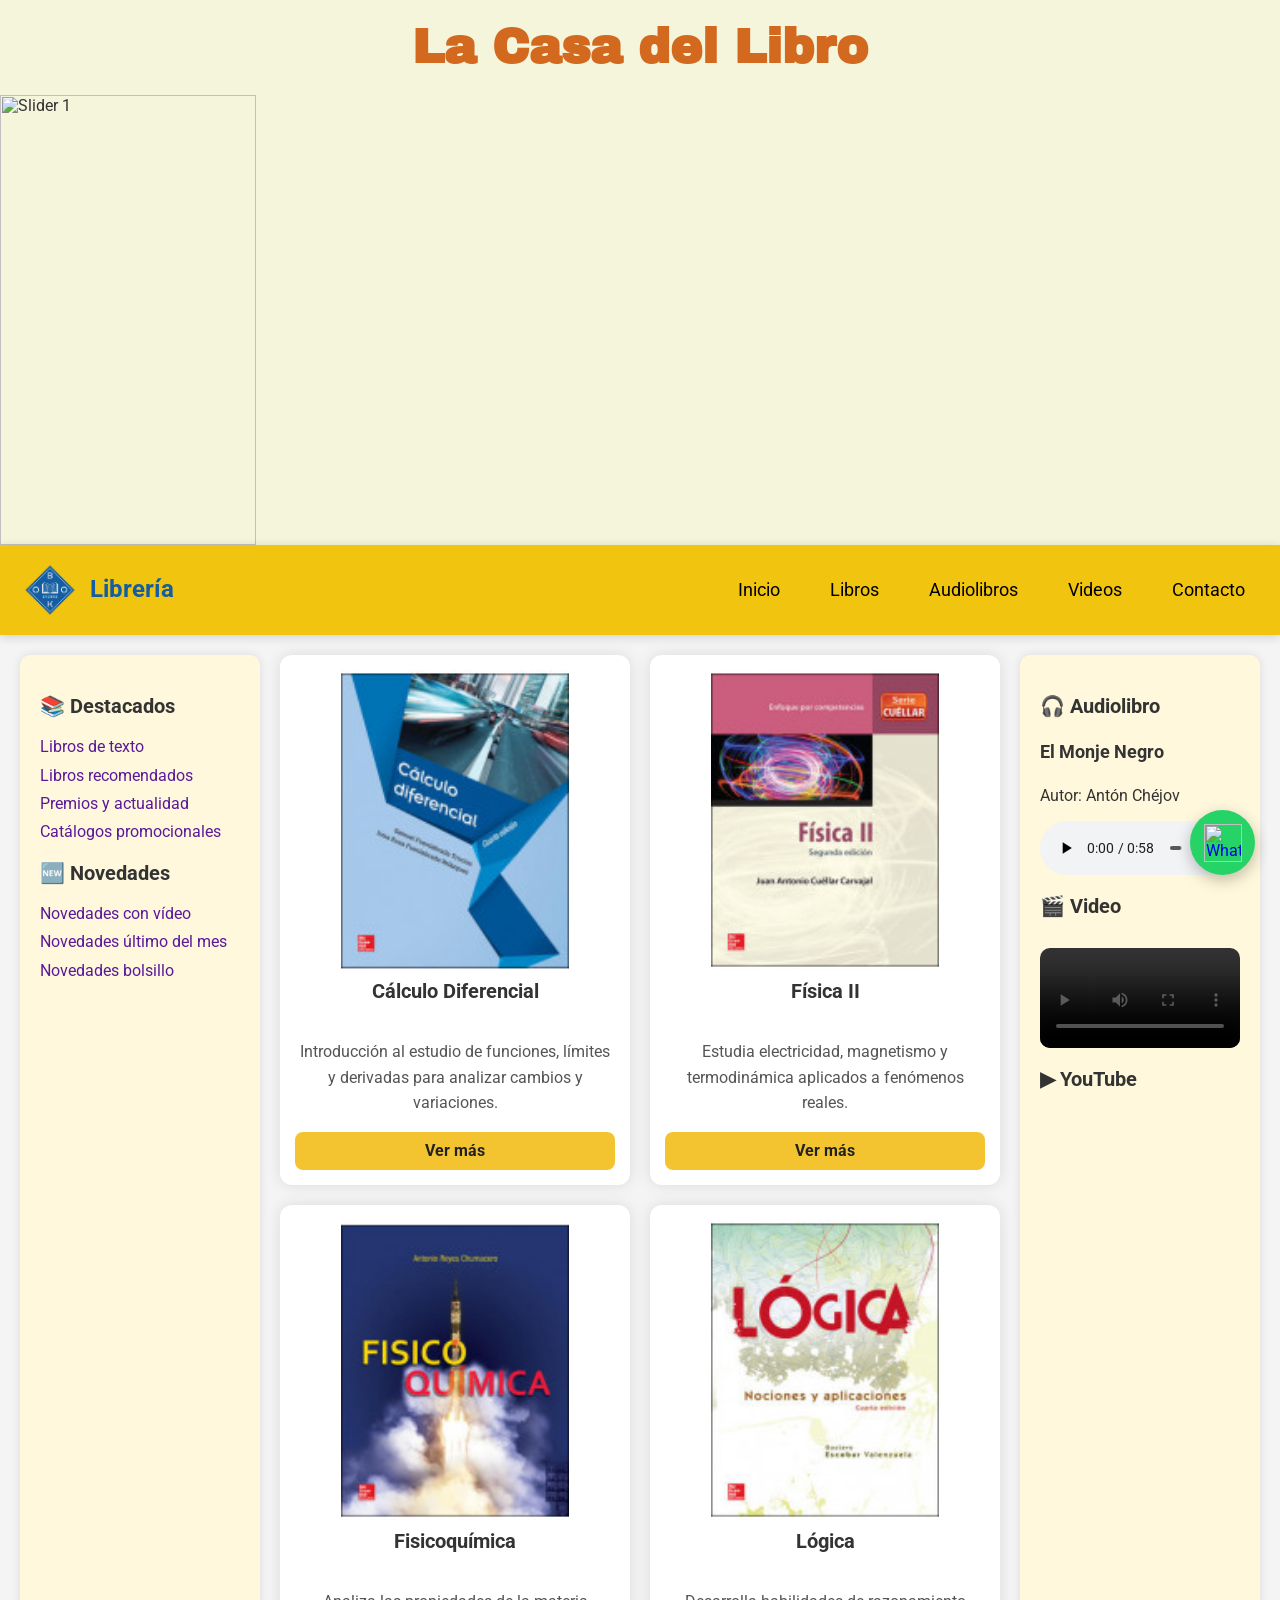
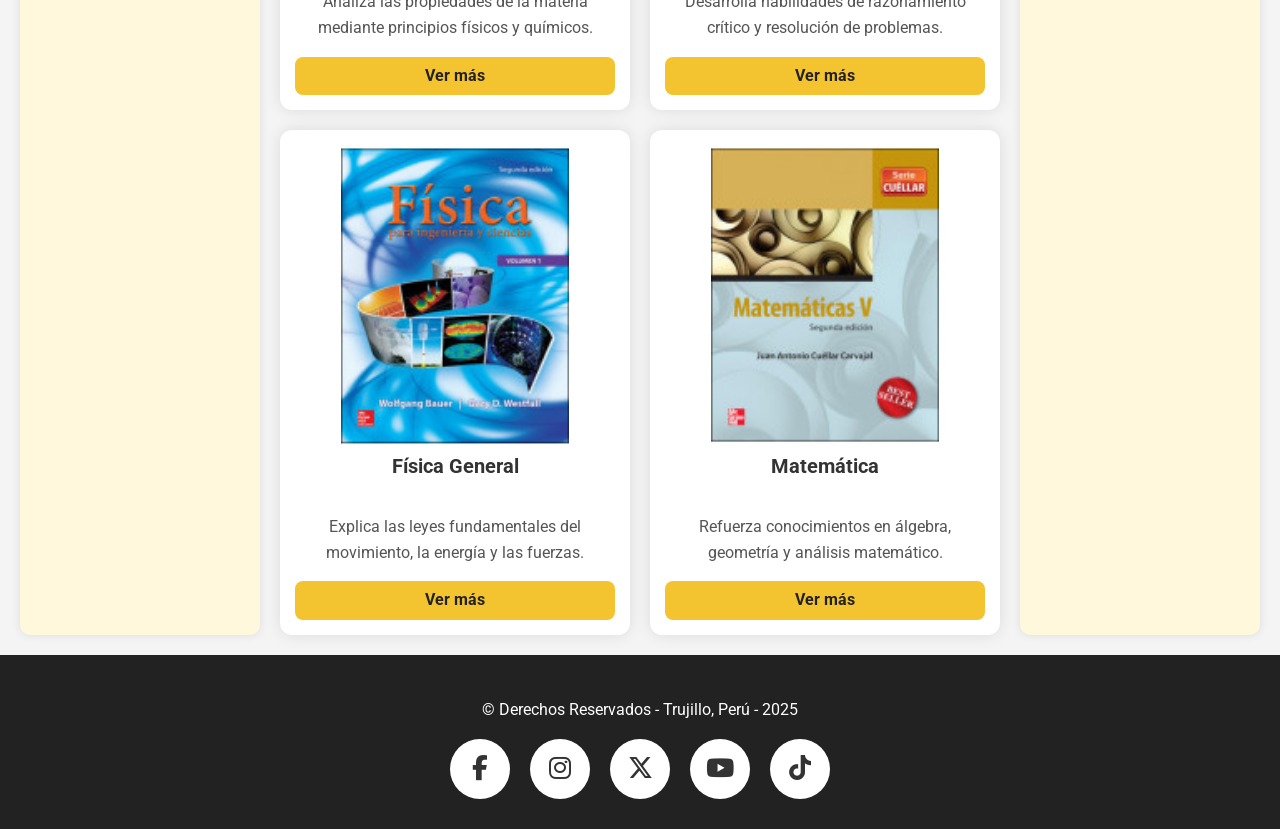
==== index.html @ 773609c7 "se modofico heds" ====
<head>
    <meta charset="UTF-8">
    <meta name="viewport" content="width=device-width, initial-scale=1.0">

    <meta name="description"
          content="La Casa del Libro - Catálogo de libros, audiolibros y contenido multimedia.">

    <title>La Casa del Libro</title>

    <link rel="icon" href="img/favicon.ico">

    <!-- Normalize -->
    <link rel="stylesheet" href="css/normalize.css">

    <!-- Precarga CSS -->
    <link rel="preload" href="css/styles.css" as="style">

    <!-- Google Fonts -->
    <link rel="preconnect" href="https://fonts.googleapis.com">
    <link rel="preconnect" href="https://fonts.gstatic.com" crossorigin>

    <link href="https://fonts.googleapis.com/css2?family=Archivo+Black&family=Roboto:wght@300;400;700&display=swap"
          rel="stylesheet">

    <!-- Font Awesome -->
    <link rel="stylesheet"
          href="https://cdnjs.cloudflare.com/ajax/libs/font-awesome/6.5.1/css/all.min.css">

    <!-- CSS -->
    <link rel="stylesheet" href="css/styles.css">
</head>

<body>

    <!-- HEADER -->
    <header>

        <h1>La Casa del Libro</h1>

        <div class="banner">

            <div class="slides">

                <img src="img/slider1.jpg" alt="Slider 1">
                <img src="img/slider2.png" alt="Slider 2">
                <img src="img/slider3.png" alt="Slider 3">
                <img src="img/slider4.png" alt="Slider 4">
                <img src="img/slider5.png" alt="Slider 5">

            </div>

        </div>

    </header>

    <!-- MENÚ -->
   <nav class="navbar">

   <div class="logo">
    <img src="img/logo.png" alt="Logo Librería">
    <span>Librería</span>
</div>

    <input type="checkbox" id="menu-btn">

    <label for="menu-btn" class="hamburger">
        ☰
    </label>

    <ul class="menu">
        <li><a href="#">Inicio</a></li>
        <li><a href="#">Libros</a></li>
        <li><a href="#">Audiolibros</a></li>
        <li><a href="#">Videos</a></li>
        <li><a href="#">Contacto</a></li>
    </ul>

</nav>

    <!-- CONTENIDO -->
    <main class="contenido">

        <!-- SIDEBAR IZQUIERDO -->
        <aside class="sidebar-izquierda">

            <h3>📚 Destacados</h3>

            <a href="#">Libros de texto</a>
            <a href="#">Libros recomendados</a>
            <a href="#">Premios y actualidad</a>
            <a href="#">Catálogos promocionales</a>

            <h3>🆕 Novedades</h3>

            <a href="#">Novedades con vídeo</a>
            <a href="#">Novedades último del mes</a>
            <a href="#">Novedades bolsillo</a>

        </aside>

        <!-- LIBROS -->
        <section class="catalogo-libros">

            <article class="libro">
                <img src="img/libro_1.jpg" alt="Cálculo Diferencial">
                <h3>Cálculo Diferencial</h3>
                <p>
                    Introducción al estudio de funciones, límites y derivadas para analizar cambios y variaciones.
                </p>
                <a href="#" class="btn-libro">Ver más</a>
            </article>

            <article class="libro">
                <img src="img/libro_2.jpg" alt="Física II">
                <h3>Física II</h3>
                <p>
                    Estudia electricidad, magnetismo y termodinámica aplicados a fenómenos reales.
                </p>
                <a href="#" class="btn-libro">Ver más</a>
            </article>

            <article class="libro">
                <img src="img/libro_3.jpg" alt="Fisicoquímica">
                <h3>Fisicoquímica</h3>
                <p>
                    Analiza las propiedades de la materia mediante principios físicos y químicos.
                </p>
                <a href="#" class="btn-libro">Ver más</a>
            </article>

            <article class="libro">
                <img src="img/libro_4.jpg" alt="Lógica">
                <h3>Lógica</h3>
                <p>
                    Desarrolla habilidades de razonamiento crítico y resolución de problemas.
                </p>
                <a href="#" class="btn-libro">Ver más</a>
            </article>

            <article class="libro">
                <img src="img/libro_5.jpg" alt="Física General">
                <h3>Física General</h3>
                <p>
                    Explica las leyes fundamentales del movimiento, la energía y las fuerzas.
                </p>
                <a href="#" class="btn-libro">Ver más</a>
            </article>

            <article class="libro">
                <img src="img/libro_6.jpg" alt="Matemática">
                <h3>Matemática</h3>
                <p>
                    Refuerza conocimientos en álgebra, geometría y análisis matemático.
                </p>
                <a href="#" class="btn-libro">Ver más</a>
            </article>

        </section>

        <!-- SIDEBAR DERECHO -->
        <aside class="sidebar-derecha">

            <h3>🎧 Audiolibro</h3>

            <h4>El Monje Negro</h4>

            <p>Autor: Antón Chéjov</p>

            <audio controls class="audio-libro">
                <source src="audio/El_monje_negro.mp3" type="audio/mpeg">
            </audio>

            <h3>🎬 Video</h3>

            <video controls>
                <source src="video/El_principito.mp4" type="video/mp4">
            </video>

            <h3>▶ YouTube</h3>

            <iframe
                class="video-youtube"
                src="https://www.youtube.com/embed/UhGatsw57z4"
                allowfullscreen>
            </iframe>

        </aside>

    </main>

    <!-- FOOTER -->
    <footer>

        <p>&copy; Derechos Reservados - Trujillo, Perú - 2025</p>

        <div class="redes-sociales">

            <a href="https://www.facebook.com/"><i class="fa-brands fa-facebook-f"></i></a>
            <a href="https://www.instagram.com/"><i class="fa-brands fa-instagram"></i></a>
            <a href="https://x.com/"><i class="fa-brands fa-x-twitter"></i></a>
            <a href="https://www.youtube.com/"><i class="fa-brands fa-youtube"></i></a>
            <a href="https://www.tiktok.com/"><i class="fa-brands fa-tiktok"></i></a>

        </div>

    </footer>


<a href="https://chat.whatsapp.com/DRIVacs7rEoGXlPUUJKtMW?s=sh&p=i&ilr=2&amv=2" class="whatsapp-float" target="_blank">
    <img src="https://upload.wikimedia.org/wikipedia/commons/6/6b/WhatsApp.svg" alt="WhatsApp">
</a>







</body>

</html>
---- css/styles.css ----
/* =========================
   CONFIGURACIÓN GENERAL
========================= */

html{
    font-size: 62.5%;
    box-sizing: border-box;
}

*, *::before, *::after{
    box-sizing: inherit;
}

body{
    margin: 0;
    font-size: 1.6rem;
    font-family: 'Roboto', sans-serif;
    background-color: #f4f4f4;
    color: #333;
    overflow-x: hidden;
}

/* =========================
   TÍTULOS
========================= */

h1{
    font-family: 'Archivo Black', sans-serif;
    font-size: 4.8rem;
    text-align: center;
    color: chocolate;
    margin: 0;
    padding: 2rem;
}

h2{
    font-size: 2.8rem;
}

h3{
    font-size: 2rem;
}

h4{
    font-size: 1.8rem;
}

/* =========================
   HEADER
========================= */

header{
    background-color: beige;
    box-shadow: 0 2px 10px rgba(0,0,0,.15);
}

/* =========================
   SLIDER
========================= */

.banner{
    width: 100%;
    height: 450px;
    overflow: hidden;
}

.slides{
    display: flex;
    width: 500%;
    height: 100%;
    animation: slider 20s infinite;
}

.slides img{
    width: 20%;
    height: 100%;
    object-fit: cover;
    display: block;
}

@keyframes slider{

    0%,15%{
        transform: translateX(0%);
    }

    20%,35%{
        transform: translateX(-20%);
    }

    40%,55%{
        transform: translateX(-40%);
    }

    60%,75%{
        transform: translateX(-60%);
    }

    80%,95%{
        transform: translateX(-80%);
    }

    100%{
        transform: translateX(0%);
    }
}

/* =========================
   MENÚ
========================= */

.navbar{
    background-color: #f1c40f;
    display: flex;
    justify-content: space-between;
    align-items: center;
    padding: 1.5rem 2rem;
    position: relative;
    box-shadow: 0 2px 10px rgba(0,0,0,.15);
}

.logo{
    display: flex;
    align-items: center;
    gap: 1rem;
}

.logo img{
    width: 60px !important;
    height: 60px !important;
    max-width: 60px !important;
    max-height: 60px !important;
    object-fit: contain;
    display: block;
}

.logo span{
    color: #145da0;
    font-size: 2.4rem;
    font-weight: bold;
}

.menu{
    display: flex;
    list-style: none;
    gap: 2rem;
    margin: 0;
    padding: 0;
}

.menu li{
    list-style: none;
}

.menu a{
    color: black;
    text-decoration: none;
    font-size: 1.8rem;
    padding: 1rem 1.5rem;
    border-radius: .5rem;
    transition: .3s;
}

.menu a:hover{
    transform: scale(1.1);
    border: 1px solid red;
    color: red;
    background-color: white;
}

/* Checkbox oculto */

#menu-btn{
    display: none;
}

/* Botón hamburguesa */

.hamburger{
    display: none;
    color: #222;
    font-size: 3.2rem;
    cursor: pointer;
}

/* =========================
   CONTENIDO PRINCIPAL
========================= */

.contenido{
    display: grid;
    grid-template-columns: 1fr 3fr 1fr;
    gap: 2rem;
    padding: 2rem;
}

/* =========================
   SIDEBAR IZQUIERDO
========================= */

.sidebar-izquierda{
    background-color: #fff8dc;
    padding: 2rem;
    border-radius: 1rem;
    box-shadow: 0 0 10px rgba(0,0,0,.1);
}

.sidebar-izquierda a{
    display: block;
    text-decoration: none;
    color: #5a189a;
    margin-bottom: 1rem;
    transition: .3s;
}

.sidebar-izquierda a:hover{
    color: crimson;
    padding-left: .5rem;
}

/* =========================
   CATÁLOGO LIBROS
========================= */

.catalogo-libros{
    display: grid;
    grid-template-columns: repeat(auto-fit,minmax(250px,1fr));
    gap: 2rem;
}

.libro{
    background-color: white;
    border-radius: 1.2rem;
    padding: 1.5rem;
    text-align: center;
    box-shadow: 0 0 15px rgba(0,0,0,.1);

    display: flex;
    flex-direction: column;

    transition: .3s;
}

.libro:hover{
    transform: translateY(-8px);
}

.libro img{
    width: 100%;
    height: 300px;
    object-fit: contain;
}

.libro h3{
    margin-top: 1rem;
}

.libro p{
    line-height: 1.6;
    color: #555;
}

/* =========================
   BOTÓN LIBRO
========================= */

.btn-libro{
    margin-top: auto;
    display: inline-block;
    padding: 1rem 2rem;
    background-color: #f4c430;
    color: #222;
    text-decoration: none;
    border-radius: .8rem;
    font-weight: bold;
    transition: .3s;
}

.btn-libro:hover{
    background-color: chocolate;
    color: white;
}

/* =========================
   SIDEBAR DERECHO
========================= */

.sidebar-derecha{
    background-color: #fff8dc;
    padding: 2rem;
    border-radius: 1rem;
    box-shadow: 0 0 10px rgba(0,0,0,.1);
}

.audio-libro{
    width: 100%;
}

video{
    width: 100%;
    border-radius: 1rem;
    margin-top: 1rem;
}

.video-youtube{
    width: 100%;
    height: 250px;
    border: none;
    border-radius: 1rem;
    margin-top: 1rem;
}

/* =========================
   FOOTER
========================= */

footer{
    background-color: #222;
    color: white;
    text-align: center;
    padding: 3rem;
}

.redes-sociales{
    display: flex;
    justify-content: center;
    gap: 2rem;
    margin-top: 2rem;
}

.redes-sociales a{
    width: 60px;
    height: 60px;
    background-color: white;
    color: #333;
    border-radius: 50%;

    display: flex;
    justify-content: center;
    align-items: center;

    text-decoration: none;
    font-size: 2.5rem;
    transition: .3s;
}

.redes-sociales a:hover{
    transform: translateY(-5px);
}

.redes-sociales .fa-facebook-f:hover{
    color: #1877F2;
}

.redes-sociales .fa-instagram:hover{
    color: #E4405F;
}

.redes-sociales .fa-x-twitter:hover{
    color: black;
}

.redes-sociales .fa-youtube:hover{
    color: red;
}

.redes-sociales .fa-tiktok:hover{
    color: #25F4EE;
}

/* =========================
   WHATSAPP FLOTANTE
========================= */

.whatsapp-float{
    position: fixed;
    bottom: 25px;
    right: 25px;
    width: 65px;
    height: 65px;
    background: #25D366;
    border-radius: 50%;

    display: flex;
    align-items: center;
    justify-content: center;

    box-shadow: 0 5px 15px rgba(0,0,0,.25);
    z-index: 9999;

    transition: transform .3s ease;
}

.whatsapp-float:hover{
    transform: scale(1.5);
}

.whatsapp-float img{
    width: 38px;
    height: 38px;
    display: block;
}

/* =========================
   RESPONSIVE
========================= */

@media (max-width: 992px){

    .contenido{
        grid-template-columns: 1fr;
    }

    .catalogo-libros{
        grid-template-columns: repeat(2,1fr);
    }
}

@media (max-width: 768px){

    h1{
        font-size: 3rem;
    }

    .banner{
        height: 250px;
    }

    .slides img{
        height: 250px;
    }

    .hamburger{
        display: block;
    }

    .menu{
        display: none;
        flex-direction: column;
        position: absolute;
        top: 100%;
        left: 0;
        width: 100%;
        background: #f1c40f;
        text-align: center;
        padding: 1rem 0;
        gap: 1rem;
    }

    #menu-btn:checked ~ .menu{
        display: flex;
    }

    .catalogo-libros{
        grid-template-columns: 1fr;
    }

    .menu a{
        font-size: 1.6rem;
    }
}
---- css/styles.css ----
/* =========================
   CONFIGURACIÓN GENERAL
========================= */

html{
    font-size: 62.5%;
    box-sizing: border-box;
}

*, *::before, *::after{
    box-sizing: inherit;
}

body{
    margin: 0;
    font-size: 1.6rem;
    font-family: 'Roboto', sans-serif;
    background-color: #f4f4f4;
    color: #333;
    overflow-x: hidden;
}

/* =========================
   TÍTULOS
========================= */

h1{
    font-family: 'Archivo Black', sans-serif;
    font-size: 4.8rem;
    text-align: center;
    color: chocolate;
    margin: 0;
    padding: 2rem;
}

h2{
    font-size: 2.8rem;
}

h3{
    font-size: 2rem;
}

h4{
    font-size: 1.8rem;
}

/* =========================
   HEADER
========================= */

header{
    background-color: beige;
    box-shadow: 0 2px 10px rgba(0,0,0,.15);
}

/* =========================
   SLIDER
========================= */

.banner{
    width: 100%;
    height: 450px;
    overflow: hidden;
}

.slides{
    display: flex;
    width: 500%;
    height: 100%;
    animation: slider 20s infinite;
}

.slides img{
    width: 20%;
    height: 100%;
    object-fit: cover;
    display: block;
}

@keyframes slider{

    0%,15%{
        transform: translateX(0%);
    }

    20%,35%{
        transform: translateX(-20%);
    }

    40%,55%{
        transform: translateX(-40%);
    }

    60%,75%{
        transform: translateX(-60%);
    }

    80%,95%{
        transform: translateX(-80%);
    }

    100%{
        transform: translateX(0%);
    }
}

/* =========================
   MENÚ
========================= */

.navbar{
    background-color: #f1c40f;
    display: flex;
    justify-content: space-between;
    align-items: center;
    padding: 1.5rem 2rem;
    position: relative;
    box-shadow: 0 2px 10px rgba(0,0,0,.15);
}

.logo{
    display: flex;
    align-items: center;
    gap: 1rem;
}

.logo img{
    width: 60px !important;
    height: 60px !important;
    max-width: 60px !important;
    max-height: 60px !important;
    object-fit: contain;
    display: block;
}

.logo span{
    color: #145da0;
    font-size: 2.4rem;
    font-weight: bold;
}

.menu{
    display: flex;
    list-style: none;
    gap: 2rem;
    margin: 0;
    padding: 0;
}

.menu li{
    list-style: none;
}

.menu a{
    color: black;
    text-decoration: none;
    font-size: 1.8rem;
    padding: 1rem 1.5rem;
    border-radius: .5rem;
    transition: .3s;
}

.menu a:hover{
    transform: scale(1.1);
    border: 1px solid red;
    color: red;
    background-color: white;
}

/* Checkbox oculto */

#menu-btn{
    display: none;
}

/* Botón hamburguesa */

.hamburger{
    display: none;
    color: #222;
    font-size: 3.2rem;
    cursor: pointer;
}

/* =========================
   CONTENIDO PRINCIPAL
========================= */

.contenido{
    display: grid;
    grid-template-columns: 1fr 3fr 1fr;
    gap: 2rem;
    padding: 2rem;
}

/* =========================
   SIDEBAR IZQUIERDO
========================= */

.sidebar-izquierda{
    background-color: #fff8dc;
    padding: 2rem;
    border-radius: 1rem;
    box-shadow: 0 0 10px rgba(0,0,0,.1);
}

.sidebar-izquierda a{
    display: block;
    text-decoration: none;
    color: #5a189a;
    margin-bottom: 1rem;
    transition: .3s;
}

.sidebar-izquierda a:hover{
    color: crimson;
    padding-left: .5rem;
}

/* =========================
   CATÁLOGO LIBROS
========================= */

.catalogo-libros{
    display: grid;
    grid-template-columns: repeat(auto-fit,minmax(250px,1fr));
    gap: 2rem;
}

.libro{
    background-color: white;
    border-radius: 1.2rem;
    padding: 1.5rem;
    text-align: center;
    box-shadow: 0 0 15px rgba(0,0,0,.1);

    display: flex;
    flex-direction: column;

    transition: .3s;
}

.libro:hover{
    transform: translateY(-8px);
}

.libro img{
    width: 100%;
    height: 300px;
    object-fit: contain;
}

.libro h3{
    margin-top: 1rem;
}

.libro p{
    line-height: 1.6;
    color: #555;
}

/* =========================
   BOTÓN LIBRO
========================= */

.btn-libro{
    margin-top: auto;
    display: inline-block;
    padding: 1rem 2rem;
    background-color: #f4c430;
    color: #222;
    text-decoration: none;
    border-radius: .8rem;
    font-weight: bold;
    transition: .3s;
}

.btn-libro:hover{
    background-color: chocolate;
    color: white;
}

/* =========================
   SIDEBAR DERECHO
========================= */

.sidebar-derecha{
    background-color: #fff8dc;
    padding: 2rem;
    border-radius: 1rem;
    box-shadow: 0 0 10px rgba(0,0,0,.1);
}

.audio-libro{
    width: 100%;
}

video{
    width: 100%;
    border-radius: 1rem;
    margin-top: 1rem;
}

.video-youtube{
    width: 100%;
    height: 250px;
    border: none;
    border-radius: 1rem;
    margin-top: 1rem;
}

/* =========================
   FOOTER
========================= */

footer{
    background-color: #222;
    color: white;
    text-align: center;
    padding: 3rem;
}

.redes-sociales{
    display: flex;
    justify-content: center;
    gap: 2rem;
    margin-top: 2rem;
}

.redes-sociales a{
    width: 60px;
    height: 60px;
    background-color: white;
    color: #333;
    border-radius: 50%;

    display: flex;
    justify-content: center;
    align-items: center;

    text-decoration: none;
    font-size: 2.5rem;
    transition: .3s;
}

.redes-sociales a:hover{
    transform: translateY(-5px);
}

.redes-sociales .fa-facebook-f:hover{
    color: #1877F2;
}

.redes-sociales .fa-instagram:hover{
    color: #E4405F;
}

.redes-sociales .fa-x-twitter:hover{
    color: black;
}

.redes-sociales .fa-youtube:hover{
    color: red;
}

.redes-sociales .fa-tiktok:hover{
    color: #25F4EE;
}

/* =========================
   WHATSAPP FLOTANTE
========================= */

.whatsapp-float{
    position: fixed;
    bottom: 25px;
    right: 25px;
    width: 65px;
    height: 65px;
    background: #25D366;
    border-radius: 50%;

    display: flex;
    align-items: center;
    justify-content: center;

    box-shadow: 0 5px 15px rgba(0,0,0,.25);
    z-index: 9999;

    transition: transform .3s ease;
}

.whatsapp-float:hover{
    transform: scale(1.5);
}

.whatsapp-float img{
    width: 38px;
    height: 38px;
    display: block;
}

/* =========================
   RESPONSIVE
========================= */

@media (max-width: 992px){

    .contenido{
        grid-template-columns: 1fr;
    }

    .catalogo-libros{
        grid-template-columns: repeat(2,1fr);
    }
}

@media (max-width: 768px){

    h1{
        font-size: 3rem;
    }

    .banner{
        height: 250px;
    }

    .slides img{
        height: 250px;
    }

    .hamburger{
        display: block;
    }

    .menu{
        display: none;
        flex-direction: column;
        position: absolute;
        top: 100%;
        left: 0;
        width: 100%;
        background: #f1c40f;
        text-align: center;
        padding: 1rem 0;
        gap: 1rem;
    }

    #menu-btn:checked ~ .menu{
        display: flex;
    }

    .catalogo-libros{
        grid-template-columns: 1fr;
    }

    .menu a{
        font-size: 1.6rem;
    }
}
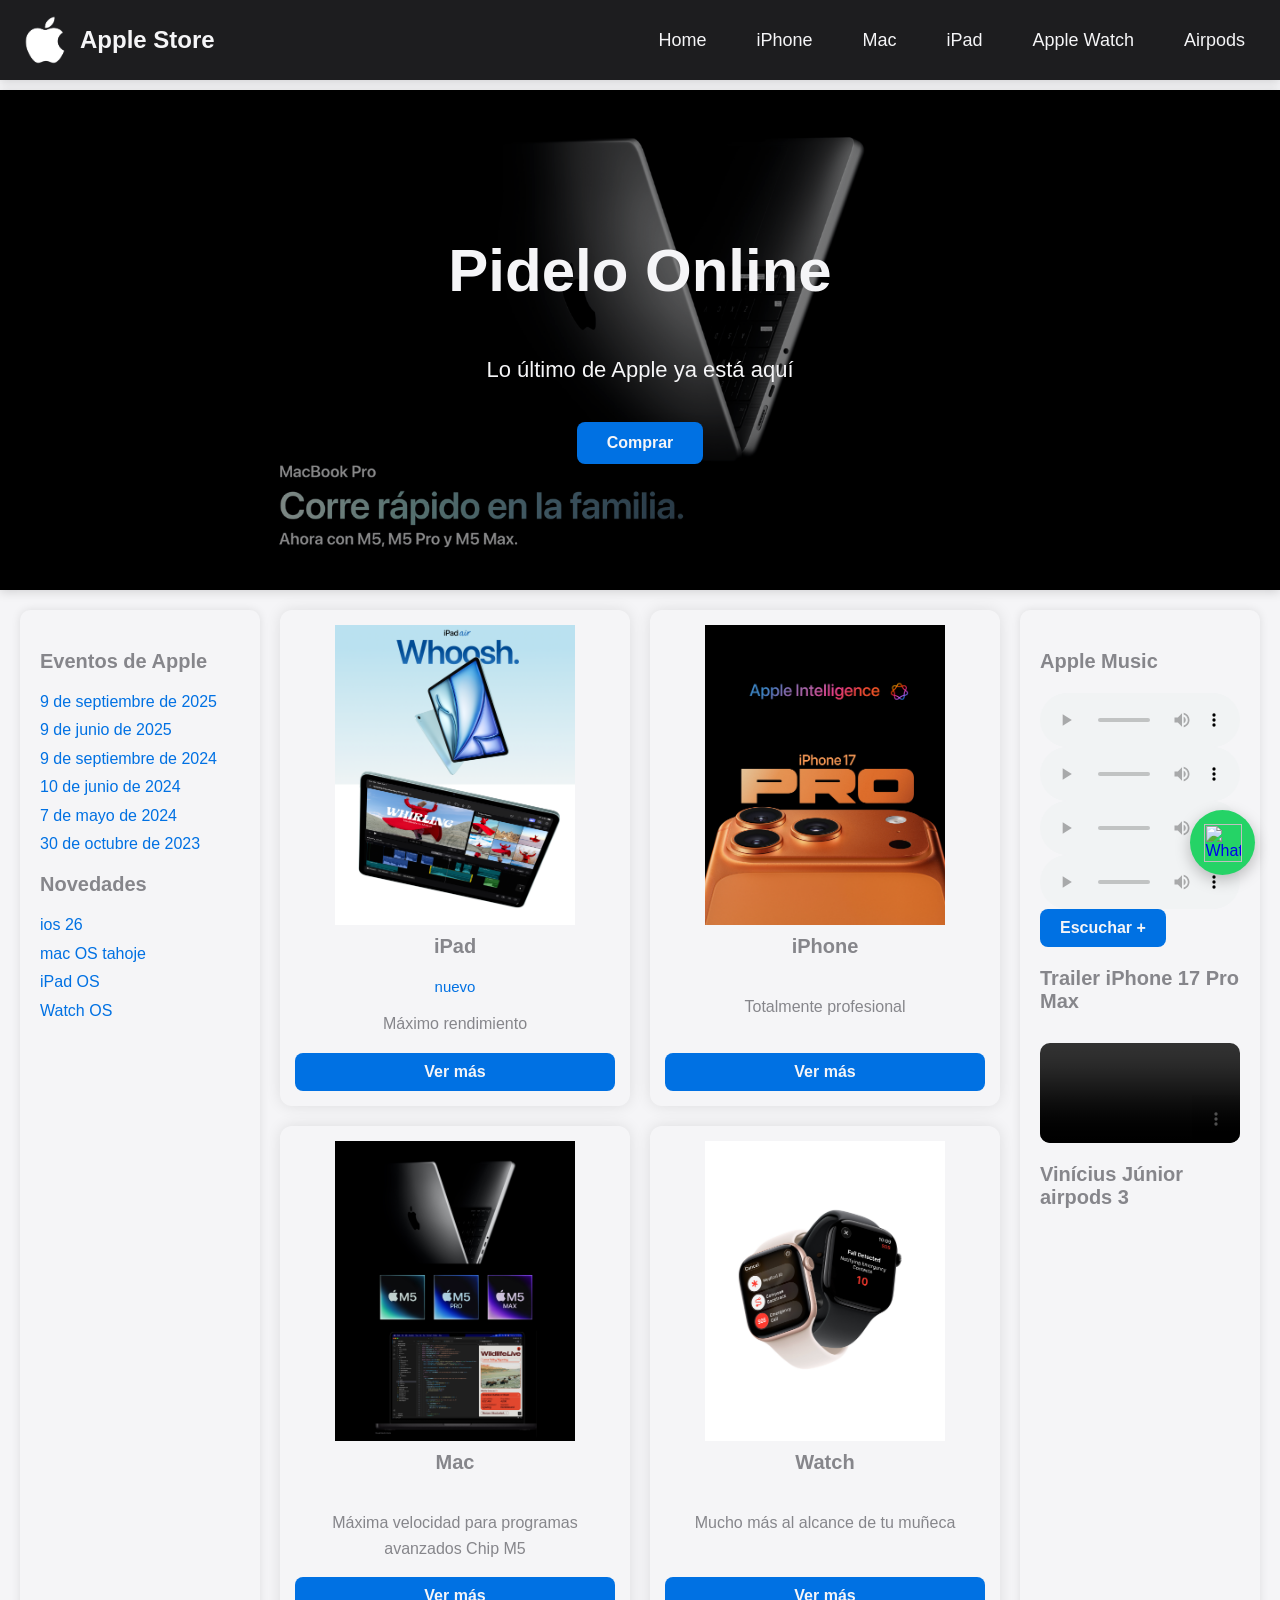
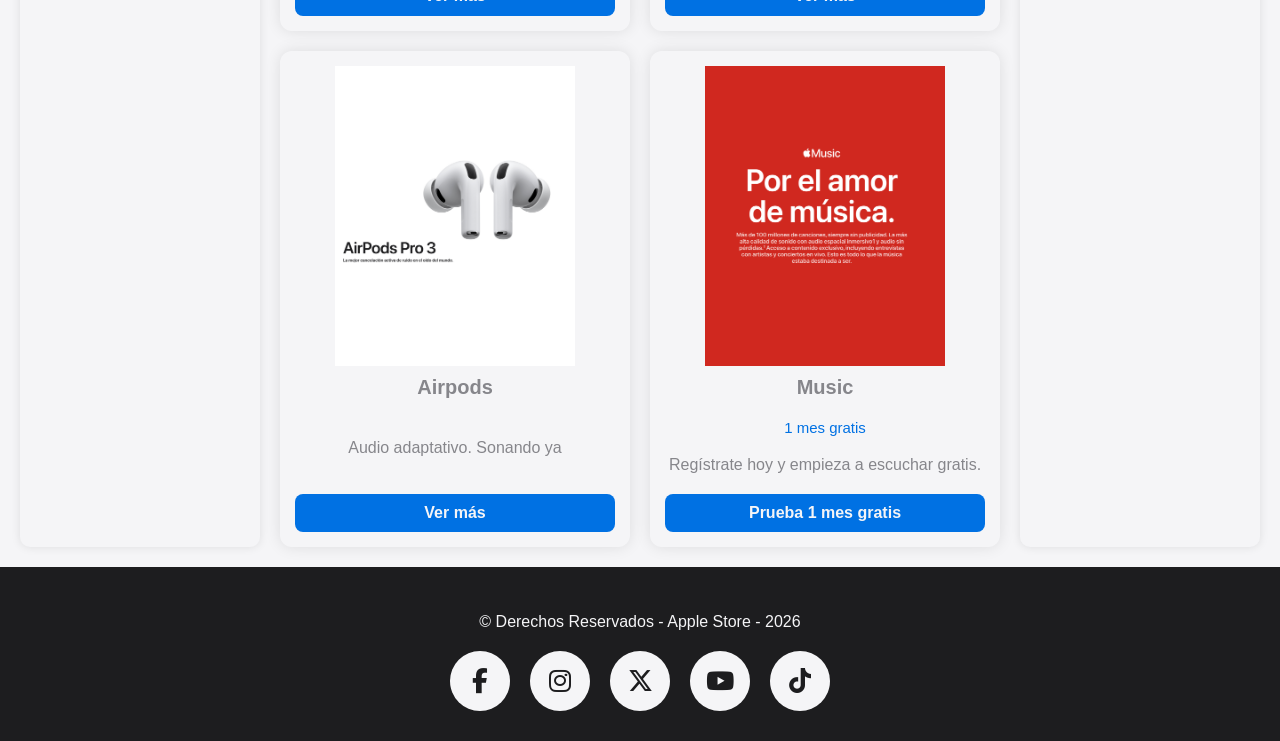
==== commit 97944c62: "se cambio" ====
--- a/index.html
+++ b/index.html
@@ -5,7 +5,7 @@
     <meta name="description"
           content="La Casa del Libro - Catálogo de libros, audiolibros y contenido multimedia.">
 
-    <title>La Casa del Libro</title>
+    <title>apple store</title>
 
     <link rel="icon" href="img/favicon.ico">
 
@@ -14,13 +14,6 @@
 
     <!-- Precarga CSS -->
     <link rel="preload" href="css/styles.css" as="style">
-
-    <!-- Google Fonts -->
-    <link rel="preconnect" href="https://fonts.googleapis.com">
-    <link rel="preconnect" href="https://fonts.gstatic.com" crossorigin>
-
-    <link href="https://fonts.googleapis.com/css2?family=Archivo+Black&family=Roboto:wght@300;400;700&display=swap"
-          rel="stylesheet">
 
     <!-- Font Awesome -->
     <link rel="stylesheet"
@@ -28,37 +21,59 @@
 
     <!-- CSS -->
     <link rel="stylesheet" href="css/styles.css">
+
+
+    
+
+
+
+
 </head>
 
+
+
+
 <body>
 
-    <!-- HEADER -->
-    <header>
-
-        <h1>La Casa del Libro</h1>
-
-        <div class="banner">
-
-            <div class="slides">
-
-                <img src="img/slider1.jpg" alt="Slider 1">
-                <img src="img/slider2.png" alt="Slider 2">
-                <img src="img/slider3.png" alt="Slider 3">
-                <img src="img/slider4.png" alt="Slider 4">
-                <img src="img/slider5.png" alt="Slider 5">
-
-            </div>
-
-        </div>
-
-    </header>
+
+<header class="banner">
+
+    <div class="slides">
+
+        <img src="img/slider1.png" alt="">
+        <img src="img/slider2.png" alt="">
+        <img src="img/slider3.png" alt="">
+        <img src="img/slider4.png" alt="">
+        <img src="img/slider5.png" alt="">
+
+    </div>
+
+    <div class="hero-overlay">
+
+        <h1>Pidelo Online</h1>
+
+        <p>
+            Lo último de Apple ya está aquí
+        </p>
+
+        <a href="registrar.html" class="btn-principal">
+            Comprar
+        </a>
+
+    </div>
+
+</header>
 
     <!-- MENÚ -->
    <nav class="navbar">
 
    <div class="logo">
-    <img src="img/logo.png" alt="Logo Librería">
-    <span>Librería</span>
+    
+<a href="index.html">
+        <img src="img/logo.png" alt="Logo">
+    </a>
+
+    <span>Apple Store</span>
 </div>
 
     <input type="checkbox" id="menu-btn">
@@ -67,13 +82,16 @@
         ☰
     </label>
 
-    <ul class="menu">
-        <li><a href="#">Inicio</a></li>
-        <li><a href="#">Libros</a></li>
-        <li><a href="#">Audiolibros</a></li>
-        <li><a href="#">Videos</a></li>
-        <li><a href="#">Contacto</a></li>
-    </ul>
+     <ul class="menu">
+
+          <li><a href="index.html">Home</a></li>
+            <li><a href="iphone.html">iPhone</a></li>
+            <li><a href="mac.html">Mac</a></li>
+            <li><a href="ipad.html">iPad</a></li>
+            <li><a href="watch.html">Apple Watch</a></li>
+            <li><a href="airpods.html">Airpods</a></li>
+
+        </ul>
 
 </nav>
 
@@ -83,18 +101,25 @@
         <!-- SIDEBAR IZQUIERDO -->
         <aside class="sidebar-izquierda">
 
-            <h3>📚 Destacados</h3>
-
-            <a href="#">Libros de texto</a>
-            <a href="#">Libros recomendados</a>
-            <a href="#">Premios y actualidad</a>
-            <a href="#">Catálogos promocionales</a>
-
-            <h3>🆕 Novedades</h3>
-
-            <a href="#">Novedades con vídeo</a>
-            <a href="#">Novedades último del mes</a>
-            <a href="#">Novedades bolsillo</a>
+            <h3>Eventos de Apple</h3>
+
+            <a href="https://podcasts.apple.com/us/podcast/wwdc26-keynote/id1473854035?i=1000771732068"target="_blank"  >9 de septiembre de 2025</a>
+            <a href="https://podcasts.apple.com/us/podcast/apple-event-september-9/id1473854035?i=1000725760734"target="_blank"  >9 de junio de 2025</a>
+            <a href="https://podcasts.apple.com/us/podcast/wwdc25-keynote/id1473854035?i=1000712143066"target="_blank"  >9 de septiembre de 2024</a>
+            <a href="https://podcasts.apple.com/us/podcast/apple-event-september-9/id1473854035?i=1000668923190"target="_blank"  >10 de junio de 2024</a>
+            <a href="https://podcasts.apple.com/us/podcast/apple-event-may-7/id1473854035?i=1000654820121"target="_blank"  >7 de mayo de 2024</a>
+             <a href="https://podcasts.apple.com/us/podcast/apple-event-october-30/id1473854035?i=1000633159786"target="_blank"  > 30 de octubre de 2023</a>
+            
+            
+
+
+            <h3> Novedades</h3>
+
+            <a href="https://www.apple.com/la/os/ios/"target="_blank"  >ios 26</a>
+            <a href="https://www.apple.com/la/os/macos/"target="_blank"  >mac OS tahoje</a>
+            <a href="https://www.apple.com/la/os/ipados/"target="_blank"  >iPad OS</a>
+              <a href="https://www.apple.com/la/os/watchos//"target="_blank"  >Watch OS</a>
+
 
         </aside>
 
@@ -102,87 +127,121 @@
         <section class="catalogo-libros">
 
             <article class="libro">
-                <img src="img/libro_1.jpg" alt="Cálculo Diferencial">
-                <h3>Cálculo Diferencial</h3>
-                <p>
-                    Introducción al estudio de funciones, límites y derivadas para analizar cambios y variaciones.
-                </p>
-                <a href="#" class="btn-libro">Ver más</a>
-            </article>
-
-            <article class="libro">
-                <img src="img/libro_2.jpg" alt="Física II">
-                <h3>Física II</h3>
-                <p>
-                    Estudia electricidad, magnetismo y termodinámica aplicados a fenómenos reales.
-                </p>
-                <a href="#" class="btn-libro">Ver más</a>
-            </article>
-
-            <article class="libro">
-                <img src="img/libro_3.jpg" alt="Fisicoquímica">
-                <h3>Fisicoquímica</h3>
-                <p>
-                    Analiza las propiedades de la materia mediante principios físicos y químicos.
-                </p>
-                <a href="#" class="btn-libro">Ver más</a>
-            </article>
-
-            <article class="libro">
-                <img src="img/libro_4.jpg" alt="Lógica">
-                <h3>Lógica</h3>
-                <p>
-                    Desarrolla habilidades de razonamiento crítico y resolución de problemas.
-                </p>
-                <a href="#" class="btn-libro">Ver más</a>
-            </article>
-
-            <article class="libro">
-                <img src="img/libro_5.jpg" alt="Física General">
-                <h3>Física General</h3>
-                <p>
-                    Explica las leyes fundamentales del movimiento, la energía y las fuerzas.
-                </p>
-                <a href="#" class="btn-libro">Ver más</a>
-            </article>
-
-            <article class="libro">
-                <img src="img/libro_6.jpg" alt="Matemática">
-                <h3>Matemática</h3>
-                <p>
-                    Refuerza conocimientos en álgebra, geometría y análisis matemático.
-                </p>
-                <a href="#" class="btn-libro">Ver más</a>
-            </article>
-
+                <img src="img/ipads.png" alt="Cálculo Diferencial">
+                <h3>iPad</h3>
+
+                <dt>nuevo</dt>
+                <p>
+                    Máximo rendimiento
+                </p>
+                <a href="ipad.html" class="btn-libro">Ver más</a>
+            </article>
+
+            <article class="libro">
+                <img src="img/iphones.png" alt="Física II">
+                <h3>iPhone</h3>
+                <p>
+                   Totalmente profesional
+                </p>
+                <a href="iphone.html" class="btn-libro">Ver más</a>
+            </article>
+
+            <article class="libro">
+                <img src="img/macs.png" alt="Fisicoquímica">
+                <h3>Mac</h3>
+                <p>
+                    Máxima velocidad para programas avanzados
+Chip M5
+                </p>
+                <a href="mac.html" class="btn-libro">Ver más</a>
+            </article>
+
+            <article class="libro">
+                <img src="img/wachts.png" alt="Lógica">
+                <h3>Watch</h3>
+
+                <p>
+                    Mucho más al alcance de tu muñeca
+                </p>
+
+                <a href="watch.html" class="btn-libro">Ver más</a>
+            </article>
+
+            <article class="libro">
+                <img src="img/airpord.png" alt="airpodsl">
+
+                <h3>Airpods</h3>
+
+                <p>
+                    Audio adaptativo. Sonando ya
+                </p>
+
+              <a href="airpods.html" class="btn-libro">Ver más</a>
+
+
+                
+            </article>
+
+            <article class="libro">
+                <img src="img/music.png" alt="music">
+
+                
+                <h3>Music</h3>
+                <dt> 1 mes gratis</dt>
+                <p>
+                    
+        
+Regístrate hoy y empieza a escuchar gratis.
+                </p>
+                <a href="https://music.apple.com/us/subscribe" target="_blank"  class="btn-libro">Prueba 1 mes gratis</a>
+
+
+            </article>
+
+
+            
         </section>
 
         <!-- SIDEBAR DERECHO -->
         <aside class="sidebar-derecha">
 
-            <h3>🎧 Audiolibro</h3>
-
-            <h4>El Monje Negro</h4>
-
-            <p>Autor: Antón Chéjov</p>
+            <h3>Apple Music</h3>
 
             <audio controls class="audio-libro">
-                <source src="audio/El_monje_negro.mp3" type="audio/mpeg">
-            </audio>
-
-            <h3>🎬 Video</h3>
+                <source src="audio/music1.mp3" type="audio/mpeg">
+            </audio>
+
+             <audio controls class="audio-libro">
+                <source src="audio/music2.mp3" type="audio/mpeg">
+            </audio>
+
+             <audio controls class="audio-libro">
+                <source src="audio/music3.mp3" type="audio/mpeg">
+            </audio>
+
+             <audio controls class="audio-libro">
+                <source src="audio/music4.mp3" type="audio/mpeg">
+            </audio>
+<a href="https://music.apple.com/us/new" target="_blank"  class="btn-libro">Escuchar +</a>
+
+            <h3>Trailer iPhone 17 Pro Max</h3>
 
             <video controls>
-                <source src="video/El_principito.mp4" type="video/mp4">
+                <source src="video/presentacion17promax.mp4" type="video/mp4">
             </video>
 
-            <h3>▶ YouTube</h3>
-
-            <iframe
-                class="video-youtube"
-                src="https://www.youtube.com/embed/UhGatsw57z4"
-                allowfullscreen>
-            </iframe>
+            <h3>Vinícius Júnior airpods 3
+</h3>
+
+           <iframe
+    class="video-youtube"
+    src="https://www.youtube.com/embed/wDgH0FECdJs"
+    title="Video de YouTube"
+    frameborder="0"
+    allow="accelerometer; autoplay; clipboard-write; encrypted-media; gyroscope; picture-in-picture; web-share"
+    referrerpolicy="strict-origin-when-cross-origin"
+    allowfullscreen>
+</iframe>
 
         </aside>
 
@@ -191,7 +250,7 @@
     <!-- FOOTER -->
     <footer>
 
-        <p>&copy; Derechos Reservados - Trujillo, Perú - 2025</p>
+        <p>&copy; Derechos Reservados - Apple Store  - 2026</p>
 
         <div class="redes-sociales">
 
--- a/css/styles.css
+++ b/css/styles.css
@@ -1,6 +1,10 @@
-/* =========================
-   CONFIGURACIÓN GENERAL
-========================= */
+:root{
+    --apple-white: #FFFFFF;
+    --apple-light-gray: #F5F5F7;
+    --apple-gray: #86868B;
+    --apple-dark: #1D1D1F;
+    --apple-blue: #0071E3;
+}
 
 html{
     font-size: 62.5%;
@@ -11,12 +15,24 @@
     box-sizing: inherit;
 }
 
+
 body{
     margin: 0;
     font-size: 1.6rem;
-    font-family: 'Roboto', sans-serif;
-    background-color: #f4f4f4;
-    color: #333;
+padding-top: 90px;
+overflow-x: hidden;
+    font-family:
+    -apple-system,
+    BlinkMacSystemFont,
+    "SF Pro Display",
+    "SF Pro Text",
+    "Segoe UI",
+    Helvetica,
+    Arial,
+    sans-serif;
+
+    background-color: var(--apple-light-gray);
+    color:var(--apple-gray);
     overflow-x: hidden;
 }
 
@@ -24,11 +40,27 @@
    TÍTULOS
 ========================= */
 
+h1,
+h2,
+h3,
+h4{
+    font-family:
+    -apple-system,
+    BlinkMacSystemFont,
+    "SF Pro Display",
+    "SF Pro Text",
+    "Segoe UI",
+    Helvetica,
+    Arial,
+    sans-serif;
+
+    font-weight: 700;
+}
+
 h1{
-    font-family: 'Archivo Black', sans-serif;
     font-size: 4.8rem;
     text-align: center;
-    color: chocolate;
+    color: var(--apple-light-gray);
     margin: 0;
     padding: 2rem;
 }
@@ -45,22 +77,30 @@
     font-size: 1.8rem;
 }
 
+dt {
+    color: var(--apple-blue);
+    font-size: 1.5rem;
+}
+
 /* =========================
    HEADER
 ========================= */
 
 header{
-    background-color: beige;
+    background-color: var(--apple-light-gray);
     box-shadow: 0 2px 10px rgba(0,0,0,.15);
 }
 
-/* =========================
-   SLIDER
+
+
+/* =========================
+   BANNER
 ========================= */
 
 .banner{
+    position: relative;
     width: 100%;
-    height: 450px;
+    height: 500px;
     overflow: hidden;
 }
 
@@ -75,8 +115,55 @@
     width: 20%;
     height: 100%;
     object-fit: cover;
-    display: block;
-}
+    flex-shrink: 0;
+}
+
+.hero-overlay{
+    position: absolute;
+    inset: 0;
+
+    background:rgba(0,0,0,.45);
+
+    display: flex;
+    flex-direction: column;
+    justify-content: center;
+    align-items: center;
+
+    text-align: center;
+    color: var(--apple-light-gray);
+
+    z-index: 10;
+}
+
+.hero-overlay h1{
+    font-family: 'Archivo Black', sans-serif;
+    font-size: 6rem;
+    color: var(--apple-light-gray);
+    margin-bottom: 1rem;
+}
+
+.hero-overlay p{
+    font-size: 2.2rem;
+    max-width: 700px;
+    margin-bottom: 2rem;
+}
+
+.btn-principal{
+    display: inline-block;
+    padding: 1.3rem 3rem;
+    background: var(--apple-dark);
+    color: var(--apple-light-gray);
+    text-decoration: none;
+    border-radius: .8rem;
+    font-weight: bold;
+    transition: .3s;
+}
+
+.btn-principal:hover{
+    background: var(--apple-dark);
+}
+
+/* ANIMACIÓN */
 
 @keyframes slider{
 
@@ -105,17 +192,46 @@
     }
 }
 
+/* RESPONSIVE */
+
+@media(max-width:768px){
+
+    .banner{
+        height: 300px;
+    }
+
+    .hero-overlay h1{
+        font-size: 3.5rem;
+    }
+
+    .hero-overlay p{
+        font-size: 1.6rem;
+        padding: 0 2rem;
+    }
+
+}
+
 /* =========================
    MENÚ
 ========================= */
 
 .navbar{
-    background-color: #f1c40f;
+    background-color: var(--apple-dark);
+
     display: flex;
     justify-content: space-between;
     align-items: center;
+
     padding: 1.5rem 2rem;
-    position: relative;
+
+    position: fixed;
+    top: 0;
+    left: 0;
+
+    width: 100%;
+
+    z-index: 9999;
+
     box-shadow: 0 2px 10px rgba(0,0,0,.15);
 }
 
@@ -126,16 +242,21 @@
 }
 
 .logo img{
-    width: 60px !important;
-    height: 60px !important;
-    max-width: 60px !important;
-    max-height: 60px !important;
+    width: 50px !important;
+    height: 50px !important;
+    max-width: 50px !important;
+    max-height: 50px !important;
     object-fit: contain;
-    display: block;
-}
+    display: block;}
+
+    .logo img:hover{
+    transform: scale(1.2);
+}
+    
+
 
 .logo span{
-    color: #145da0;
+    color: var(--apple-light-gray);
     font-size: 2.4rem;
     font-weight: bold;
 }
@@ -153,7 +274,7 @@
 }
 
 .menu a{
-    color: black;
+    color: var(--apple-light-gray);
     text-decoration: none;
     font-size: 1.8rem;
     padding: 1rem 1.5rem;
@@ -163,9 +284,9 @@
 
 .menu a:hover{
     transform: scale(1.1);
-    border: 1px solid red;
-    color: red;
-    background-color: white;
+    border: 1px solid var(--apple-light-gray);
+    color: var(--apple-blue);
+    background-color:var(--apple-light-gray);
 }
 
 /* Checkbox oculto */
@@ -178,7 +299,7 @@
 
 .hamburger{
     display: none;
-    color: #222;
+    color: var(--apple-light-gray);
     font-size: 3.2rem;
     cursor: pointer;
 }
@@ -199,7 +320,7 @@
 ========================= */
 
 .sidebar-izquierda{
-    background-color: #fff8dc;
+    background-color: var(--apple-light-gray);
     padding: 2rem;
     border-radius: 1rem;
     box-shadow: 0 0 10px rgba(0,0,0,.1);
@@ -208,13 +329,13 @@
 .sidebar-izquierda a{
     display: block;
     text-decoration: none;
-    color: #5a189a;
+    color: var(--apple-blue);
     margin-bottom: 1rem;
     transition: .3s;
 }
 
 .sidebar-izquierda a:hover{
-    color: crimson;
+    color: var(--apple-dark);
     padding-left: .5rem;
 }
 
@@ -229,7 +350,7 @@
 }
 
 .libro{
-    background-color: white;
+    background-color:#d1d1dwh2;
     border-radius: 1.2rem;
     padding: 1.5rem;
     text-align: center;
@@ -257,7 +378,7 @@
 
 .libro p{
     line-height: 1.6;
-    color: #555;
+    color: var(--apple-gray);
 }
 
 /* =========================
@@ -268,8 +389,8 @@
     margin-top: auto;
     display: inline-block;
     padding: 1rem 2rem;
-    background-color: #f4c430;
-    color: #222;
+    background-color: var(--apple-blue);
+    color: var(--apple-light-gray);
     text-decoration: none;
     border-radius: .8rem;
     font-weight: bold;
@@ -277,8 +398,8 @@
 }
 
 .btn-libro:hover{
-    background-color: chocolate;
-    color: white;
+    background-color: var(--apple-dark);
+    color: var(--apple-light-gray);
 }
 
 /* =========================
@@ -286,7 +407,7 @@
 ========================= */
 
 .sidebar-derecha{
-    background-color: #fff8dc;
+    background-color: var(--apple-light-gray);
     padding: 2rem;
     border-radius: 1rem;
     box-shadow: 0 0 10px rgba(0,0,0,.1);
@@ -315,8 +436,8 @@
 ========================= */
 
 footer{
-    background-color: #222;
-    color: white;
+    background-color:var(--apple-dark);
+    color: var(--apple-light-gray);
     text-align: center;
     padding: 3rem;
 }
@@ -331,8 +452,8 @@
 .redes-sociales a{
     width: 60px;
     height: 60px;
-    background-color: white;
-    color: #333;
+    background-color: var(--apple-light-gray);
+    color:var(--apple-dark);
     border-radius: 50%;
 
     display: flex;
@@ -349,23 +470,23 @@
 }
 
 .redes-sociales .fa-facebook-f:hover{
-    color: #1877F2;
+    color: var(--apple-blue);
 }
 
 .redes-sociales .fa-instagram:hover{
-    color: #E4405F;
+    color: var(--apple-blue);
 }
 
 .redes-sociales .fa-x-twitter:hover{
-    color: black;
+    color: var(--apple-blue);
 }
 
 .redes-sociales .fa-youtube:hover{
-    color: red;
+    color: var(--apple-blue);
 }
 
 .redes-sociales .fa-tiktok:hover{
-    color: #25F4EE;
+    color: var(--apple-blue);
 }
 
 /* =========================
@@ -441,7 +562,7 @@
         top: 100%;
         left: 0;
         width: 100%;
-        background: #f1c40f;
+        background: var(--apple-blue);
         text-align: center;
         padding: 1rem 0;
         gap: 1rem;
@@ -460,3 +581,325 @@
     }
 }
 
+
+
+
+
+/* HERO */
+
+.hero{
+    background-image:
+    linear-gradient(rgba(0,0,0,.6),
+    rgba(0,0,0,.6)),
+    url(".img/NEW.gif");
+
+    background-size:cover;
+    background-position:center;
+
+    height:500px;
+
+    display:flex;
+    justify-content:center;
+    align-items:center;
+
+    text-align:center;
+}
+
+.hero-overlay{
+    color:var(--apple-light-gray);
+}
+
+.hero h1{
+    font-family:'Archivo Black',sans-serif;
+    font-size:6rem;
+    color:var(--apple-light-gray);
+}
+
+.hero p{
+    font-size:2rem;
+}
+
+.btn-principal{
+    display:inline-block;
+    margin-top:2rem;
+    padding:1.2rem 3rem;
+
+    background:var(--apple-blue);
+    color:var(--apple-light-gray);
+
+    text-decoration:none;
+    border-radius:.8rem;
+    font-weight:bold;
+}
+
+
+
+
+/* PRODUCTOS */
+
+.productos{
+    max-width:1400px;
+    margin:auto;
+    padding:4rem 2rem;
+}
+
+.titulo-catalogo{
+    text-align:center;
+    font-size:4rem;
+    margin-bottom:4rem;
+    
+}
+
+.catalogo-productos{
+    display:grid;
+    grid-template-columns:repeat(4,1fr);
+    gap:2rem;
+}
+
+.producto{
+    background:var(--apple-light-gray);
+    border-radius:12px;
+    overflow:hidden;
+    box-shadow:0 4px 15px rgba(0,0,0,.1);
+    transition:.3s;
+}
+
+.producto:hover{
+    transform:translateY(-8px);
+}
+
+.producto img{
+    width:100%;
+    height:300px;
+    object-fit:contain;
+}
+
+.info-producto{
+    padding:2rem;
+}
+
+.info-producto h3{
+    font-size:2rem;
+     color:var(--apple-dark);
+}
+
+.info-producto p{
+    font-size:1.5rem;
+    color:var(--apple-dark);
+}
+
+.precio{
+    display:block;
+    font-size:2.4rem;
+    color:var(--apple-blue);
+    font-weight:bold;
+    margin:1rem 0;
+}
+
+.precio s {
+    color: var(--apple-blue);
+     font-size:1.4rem;
+    
+
+}
+
+
+
+.btn-producto{
+    display:block;
+    text-align:center;
+    background:var(--apple-blue);
+    color:var(--apple-light-gray);
+    padding:1rem;
+    border-radius:.8rem;
+    text-decoration:none;
+    font-weight:bold;
+}
+
+.btn-producto:hover{
+    background-color: var(--apple-dark);
+    color: var(--apple-light-gray);
+}
+
+/* FOOTER */
+
+footer{
+    background:var(--apple-dark);
+    color:var(--apple-light-gray);
+    text-align:center;
+    padding:3rem;
+}
+
+
+/* RESPONSIVE */
+
+@media(max-width:1200px){
+
+    .catalogo-productos{
+        grid-template-columns:repeat(3,1fr);
+    }
+}
+
+@media(max-width:768px){
+
+    .hamburger{
+        display:block;
+    }
+
+    .menu{
+        display:none;
+    }
+
+    .catalogo-productos{
+        grid-template-columns:repeat(2,1fr);
+    }
+
+    .hero h1{
+        font-size:4rem;
+    }
+}
+
+@media(max-width:480px){
+
+    .catalogo-productos{
+        grid-template-columns:1fr;
+    }
+}
+
+
+
+
+
+
+
+
+/*==============================
+      MODAL
+==============================*/
+
+
+.modal:target{
+
+    opacity: 1;
+
+    visibility: visible;
+
+}
+
+.modal-contenido{
+
+    width: 420px;
+
+    background: #fff;
+
+    border-radius: 15px;
+
+    padding: 30px;
+
+    position: relative;
+
+    box-shadow: 0 20px 60px rgba(0,0,0,.3);
+
+}
+
+.cerrar{
+
+    position: absolute;
+
+    top: 15px;
+
+    right: 20px;
+
+    font-size: 32px;
+
+    text-decoration: none;
+
+    color: #333;
+
+    font-weight: bold;
+
+}
+
+.cerrar:hover{
+
+    color: red;
+
+}
+
+.modal h2{
+
+    margin-top: 0;
+
+    text-align: center;
+
+}
+
+.modal form{
+
+    display: flex;
+
+    flex-direction: column;
+
+    gap: 15px;
+
+}
+
+.modal input{
+
+    padding: 12px;
+
+    border: 1px solid var(--apple-gray);
+
+    border-radius: 8px;
+
+    font-size: 16px;
+
+}
+
+.modal button{
+
+    padding: 12px;
+
+    border: none;
+
+    border-radius: 8px;
+
+    background: var(--apple-blue);
+
+    color: var(--apple-light-gray);
+
+    cursor: pointer;
+
+    font-size: 16px;
+
+}
+
+.modal button:hover{
+
+    background: var(--apple-dark);
+
+}
+
+.btn-comprar{
+
+    display: inline-block;
+
+    padding: 12px 25px;
+
+    background: var(--apple-blue);
+
+    color: var(--apple-light-gray);
+
+    text-decoration: none;
+
+    border-radius: 8px;
+
+}
+
+.btn-comprar:hover{
+
+    background: var(--apple-dark);
+
+}
+
+
--- a/css/styles.css
+++ b/css/styles.css
@@ -1,6 +1,10 @@
-/* =========================
-   CONFIGURACIÓN GENERAL
-========================= */
+:root{
+    --apple-white: #FFFFFF;
+    --apple-light-gray: #F5F5F7;
+    --apple-gray: #86868B;
+    --apple-dark: #1D1D1F;
+    --apple-blue: #0071E3;
+}
 
 html{
     font-size: 62.5%;
@@ -11,12 +15,24 @@
     box-sizing: inherit;
 }
 
+
 body{
     margin: 0;
     font-size: 1.6rem;
-    font-family: 'Roboto', sans-serif;
-    background-color: #f4f4f4;
-    color: #333;
+padding-top: 90px;
+overflow-x: hidden;
+    font-family:
+    -apple-system,
+    BlinkMacSystemFont,
+    "SF Pro Display",
+    "SF Pro Text",
+    "Segoe UI",
+    Helvetica,
+    Arial,
+    sans-serif;
+
+    background-color: var(--apple-light-gray);
+    color:var(--apple-gray);
     overflow-x: hidden;
 }
 
@@ -24,11 +40,27 @@
    TÍTULOS
 ========================= */
 
+h1,
+h2,
+h3,
+h4{
+    font-family:
+    -apple-system,
+    BlinkMacSystemFont,
+    "SF Pro Display",
+    "SF Pro Text",
+    "Segoe UI",
+    Helvetica,
+    Arial,
+    sans-serif;
+
+    font-weight: 700;
+}
+
 h1{
-    font-family: 'Archivo Black', sans-serif;
     font-size: 4.8rem;
     text-align: center;
-    color: chocolate;
+    color: var(--apple-light-gray);
     margin: 0;
     padding: 2rem;
 }
@@ -45,22 +77,30 @@
     font-size: 1.8rem;
 }
 
+dt {
+    color: var(--apple-blue);
+    font-size: 1.5rem;
+}
+
 /* =========================
    HEADER
 ========================= */
 
 header{
-    background-color: beige;
+    background-color: var(--apple-light-gray);
     box-shadow: 0 2px 10px rgba(0,0,0,.15);
 }
 
-/* =========================
-   SLIDER
+
+
+/* =========================
+   BANNER
 ========================= */
 
 .banner{
+    position: relative;
     width: 100%;
-    height: 450px;
+    height: 500px;
     overflow: hidden;
 }
 
@@ -75,8 +115,55 @@
     width: 20%;
     height: 100%;
     object-fit: cover;
-    display: block;
-}
+    flex-shrink: 0;
+}
+
+.hero-overlay{
+    position: absolute;
+    inset: 0;
+
+    background:rgba(0,0,0,.45);
+
+    display: flex;
+    flex-direction: column;
+    justify-content: center;
+    align-items: center;
+
+    text-align: center;
+    color: var(--apple-light-gray);
+
+    z-index: 10;
+}
+
+.hero-overlay h1{
+    font-family: 'Archivo Black', sans-serif;
+    font-size: 6rem;
+    color: var(--apple-light-gray);
+    margin-bottom: 1rem;
+}
+
+.hero-overlay p{
+    font-size: 2.2rem;
+    max-width: 700px;
+    margin-bottom: 2rem;
+}
+
+.btn-principal{
+    display: inline-block;
+    padding: 1.3rem 3rem;
+    background: var(--apple-dark);
+    color: var(--apple-light-gray);
+    text-decoration: none;
+    border-radius: .8rem;
+    font-weight: bold;
+    transition: .3s;
+}
+
+.btn-principal:hover{
+    background: var(--apple-dark);
+}
+
+/* ANIMACIÓN */
 
 @keyframes slider{
 
@@ -105,17 +192,46 @@
     }
 }
 
+/* RESPONSIVE */
+
+@media(max-width:768px){
+
+    .banner{
+        height: 300px;
+    }
+
+    .hero-overlay h1{
+        font-size: 3.5rem;
+    }
+
+    .hero-overlay p{
+        font-size: 1.6rem;
+        padding: 0 2rem;
+    }
+
+}
+
 /* =========================
    MENÚ
 ========================= */
 
 .navbar{
-    background-color: #f1c40f;
+    background-color: var(--apple-dark);
+
     display: flex;
     justify-content: space-between;
     align-items: center;
+
     padding: 1.5rem 2rem;
-    position: relative;
+
+    position: fixed;
+    top: 0;
+    left: 0;
+
+    width: 100%;
+
+    z-index: 9999;
+
     box-shadow: 0 2px 10px rgba(0,0,0,.15);
 }
 
@@ -126,16 +242,21 @@
 }
 
 .logo img{
-    width: 60px !important;
-    height: 60px !important;
-    max-width: 60px !important;
-    max-height: 60px !important;
+    width: 50px !important;
+    height: 50px !important;
+    max-width: 50px !important;
+    max-height: 50px !important;
     object-fit: contain;
-    display: block;
-}
+    display: block;}
+
+    .logo img:hover{
+    transform: scale(1.2);
+}
+    
+
 
 .logo span{
-    color: #145da0;
+    color: var(--apple-light-gray);
     font-size: 2.4rem;
     font-weight: bold;
 }
@@ -153,7 +274,7 @@
 }
 
 .menu a{
-    color: black;
+    color: var(--apple-light-gray);
     text-decoration: none;
     font-size: 1.8rem;
     padding: 1rem 1.5rem;
@@ -163,9 +284,9 @@
 
 .menu a:hover{
     transform: scale(1.1);
-    border: 1px solid red;
-    color: red;
-    background-color: white;
+    border: 1px solid var(--apple-light-gray);
+    color: var(--apple-blue);
+    background-color:var(--apple-light-gray);
 }
 
 /* Checkbox oculto */
@@ -178,7 +299,7 @@
 
 .hamburger{
     display: none;
-    color: #222;
+    color: var(--apple-light-gray);
     font-size: 3.2rem;
     cursor: pointer;
 }
@@ -199,7 +320,7 @@
 ========================= */
 
 .sidebar-izquierda{
-    background-color: #fff8dc;
+    background-color: var(--apple-light-gray);
     padding: 2rem;
     border-radius: 1rem;
     box-shadow: 0 0 10px rgba(0,0,0,.1);
@@ -208,13 +329,13 @@
 .sidebar-izquierda a{
     display: block;
     text-decoration: none;
-    color: #5a189a;
+    color: var(--apple-blue);
     margin-bottom: 1rem;
     transition: .3s;
 }
 
 .sidebar-izquierda a:hover{
-    color: crimson;
+    color: var(--apple-dark);
     padding-left: .5rem;
 }
 
@@ -229,7 +350,7 @@
 }
 
 .libro{
-    background-color: white;
+    background-color:#d1d1dwh2;
     border-radius: 1.2rem;
     padding: 1.5rem;
     text-align: center;
@@ -257,7 +378,7 @@
 
 .libro p{
     line-height: 1.6;
-    color: #555;
+    color: var(--apple-gray);
 }
 
 /* =========================
@@ -268,8 +389,8 @@
     margin-top: auto;
     display: inline-block;
     padding: 1rem 2rem;
-    background-color: #f4c430;
-    color: #222;
+    background-color: var(--apple-blue);
+    color: var(--apple-light-gray);
     text-decoration: none;
     border-radius: .8rem;
     font-weight: bold;
@@ -277,8 +398,8 @@
 }
 
 .btn-libro:hover{
-    background-color: chocolate;
-    color: white;
+    background-color: var(--apple-dark);
+    color: var(--apple-light-gray);
 }
 
 /* =========================
@@ -286,7 +407,7 @@
 ========================= */
 
 .sidebar-derecha{
-    background-color: #fff8dc;
+    background-color: var(--apple-light-gray);
     padding: 2rem;
     border-radius: 1rem;
     box-shadow: 0 0 10px rgba(0,0,0,.1);
@@ -315,8 +436,8 @@
 ========================= */
 
 footer{
-    background-color: #222;
-    color: white;
+    background-color:var(--apple-dark);
+    color: var(--apple-light-gray);
     text-align: center;
     padding: 3rem;
 }
@@ -331,8 +452,8 @@
 .redes-sociales a{
     width: 60px;
     height: 60px;
-    background-color: white;
-    color: #333;
+    background-color: var(--apple-light-gray);
+    color:var(--apple-dark);
     border-radius: 50%;
 
     display: flex;
@@ -349,23 +470,23 @@
 }
 
 .redes-sociales .fa-facebook-f:hover{
-    color: #1877F2;
+    color: var(--apple-blue);
 }
 
 .redes-sociales .fa-instagram:hover{
-    color: #E4405F;
+    color: var(--apple-blue);
 }
 
 .redes-sociales .fa-x-twitter:hover{
-    color: black;
+    color: var(--apple-blue);
 }
 
 .redes-sociales .fa-youtube:hover{
-    color: red;
+    color: var(--apple-blue);
 }
 
 .redes-sociales .fa-tiktok:hover{
-    color: #25F4EE;
+    color: var(--apple-blue);
 }
 
 /* =========================
@@ -441,7 +562,7 @@
         top: 100%;
         left: 0;
         width: 100%;
-        background: #f1c40f;
+        background: var(--apple-blue);
         text-align: center;
         padding: 1rem 0;
         gap: 1rem;
@@ -460,3 +581,325 @@
     }
 }
 
+
+
+
+
+/* HERO */
+
+.hero{
+    background-image:
+    linear-gradient(rgba(0,0,0,.6),
+    rgba(0,0,0,.6)),
+    url(".img/NEW.gif");
+
+    background-size:cover;
+    background-position:center;
+
+    height:500px;
+
+    display:flex;
+    justify-content:center;
+    align-items:center;
+
+    text-align:center;
+}
+
+.hero-overlay{
+    color:var(--apple-light-gray);
+}
+
+.hero h1{
+    font-family:'Archivo Black',sans-serif;
+    font-size:6rem;
+    color:var(--apple-light-gray);
+}
+
+.hero p{
+    font-size:2rem;
+}
+
+.btn-principal{
+    display:inline-block;
+    margin-top:2rem;
+    padding:1.2rem 3rem;
+
+    background:var(--apple-blue);
+    color:var(--apple-light-gray);
+
+    text-decoration:none;
+    border-radius:.8rem;
+    font-weight:bold;
+}
+
+
+
+
+/* PRODUCTOS */
+
+.productos{
+    max-width:1400px;
+    margin:auto;
+    padding:4rem 2rem;
+}
+
+.titulo-catalogo{
+    text-align:center;
+    font-size:4rem;
+    margin-bottom:4rem;
+    
+}
+
+.catalogo-productos{
+    display:grid;
+    grid-template-columns:repeat(4,1fr);
+    gap:2rem;
+}
+
+.producto{
+    background:var(--apple-light-gray);
+    border-radius:12px;
+    overflow:hidden;
+    box-shadow:0 4px 15px rgba(0,0,0,.1);
+    transition:.3s;
+}
+
+.producto:hover{
+    transform:translateY(-8px);
+}
+
+.producto img{
+    width:100%;
+    height:300px;
+    object-fit:contain;
+}
+
+.info-producto{
+    padding:2rem;
+}
+
+.info-producto h3{
+    font-size:2rem;
+     color:var(--apple-dark);
+}
+
+.info-producto p{
+    font-size:1.5rem;
+    color:var(--apple-dark);
+}
+
+.precio{
+    display:block;
+    font-size:2.4rem;
+    color:var(--apple-blue);
+    font-weight:bold;
+    margin:1rem 0;
+}
+
+.precio s {
+    color: var(--apple-blue);
+     font-size:1.4rem;
+    
+
+}
+
+
+
+.btn-producto{
+    display:block;
+    text-align:center;
+    background:var(--apple-blue);
+    color:var(--apple-light-gray);
+    padding:1rem;
+    border-radius:.8rem;
+    text-decoration:none;
+    font-weight:bold;
+}
+
+.btn-producto:hover{
+    background-color: var(--apple-dark);
+    color: var(--apple-light-gray);
+}
+
+/* FOOTER */
+
+footer{
+    background:var(--apple-dark);
+    color:var(--apple-light-gray);
+    text-align:center;
+    padding:3rem;
+}
+
+
+/* RESPONSIVE */
+
+@media(max-width:1200px){
+
+    .catalogo-productos{
+        grid-template-columns:repeat(3,1fr);
+    }
+}
+
+@media(max-width:768px){
+
+    .hamburger{
+        display:block;
+    }
+
+    .menu{
+        display:none;
+    }
+
+    .catalogo-productos{
+        grid-template-columns:repeat(2,1fr);
+    }
+
+    .hero h1{
+        font-size:4rem;
+    }
+}
+
+@media(max-width:480px){
+
+    .catalogo-productos{
+        grid-template-columns:1fr;
+    }
+}
+
+
+
+
+
+
+
+
+/*==============================
+      MODAL
+==============================*/
+
+
+.modal:target{
+
+    opacity: 1;
+
+    visibility: visible;
+
+}
+
+.modal-contenido{
+
+    width: 420px;
+
+    background: #fff;
+
+    border-radius: 15px;
+
+    padding: 30px;
+
+    position: relative;
+
+    box-shadow: 0 20px 60px rgba(0,0,0,.3);
+
+}
+
+.cerrar{
+
+    position: absolute;
+
+    top: 15px;
+
+    right: 20px;
+
+    font-size: 32px;
+
+    text-decoration: none;
+
+    color: #333;
+
+    font-weight: bold;
+
+}
+
+.cerrar:hover{
+
+    color: red;
+
+}
+
+.modal h2{
+
+    margin-top: 0;
+
+    text-align: center;
+
+}
+
+.modal form{
+
+    display: flex;
+
+    flex-direction: column;
+
+    gap: 15px;
+
+}
+
+.modal input{
+
+    padding: 12px;
+
+    border: 1px solid var(--apple-gray);
+
+    border-radius: 8px;
+
+    font-size: 16px;
+
+}
+
+.modal button{
+
+    padding: 12px;
+
+    border: none;
+
+    border-radius: 8px;
+
+    background: var(--apple-blue);
+
+    color: var(--apple-light-gray);
+
+    cursor: pointer;
+
+    font-size: 16px;
+
+}
+
+.modal button:hover{
+
+    background: var(--apple-dark);
+
+}
+
+.btn-comprar{
+
+    display: inline-block;
+
+    padding: 12px 25px;
+
+    background: var(--apple-blue);
+
+    color: var(--apple-light-gray);
+
+    text-decoration: none;
+
+    border-radius: 8px;
+
+}
+
+.btn-comprar:hover{
+
+    background: var(--apple-dark);
+
+}
+
+
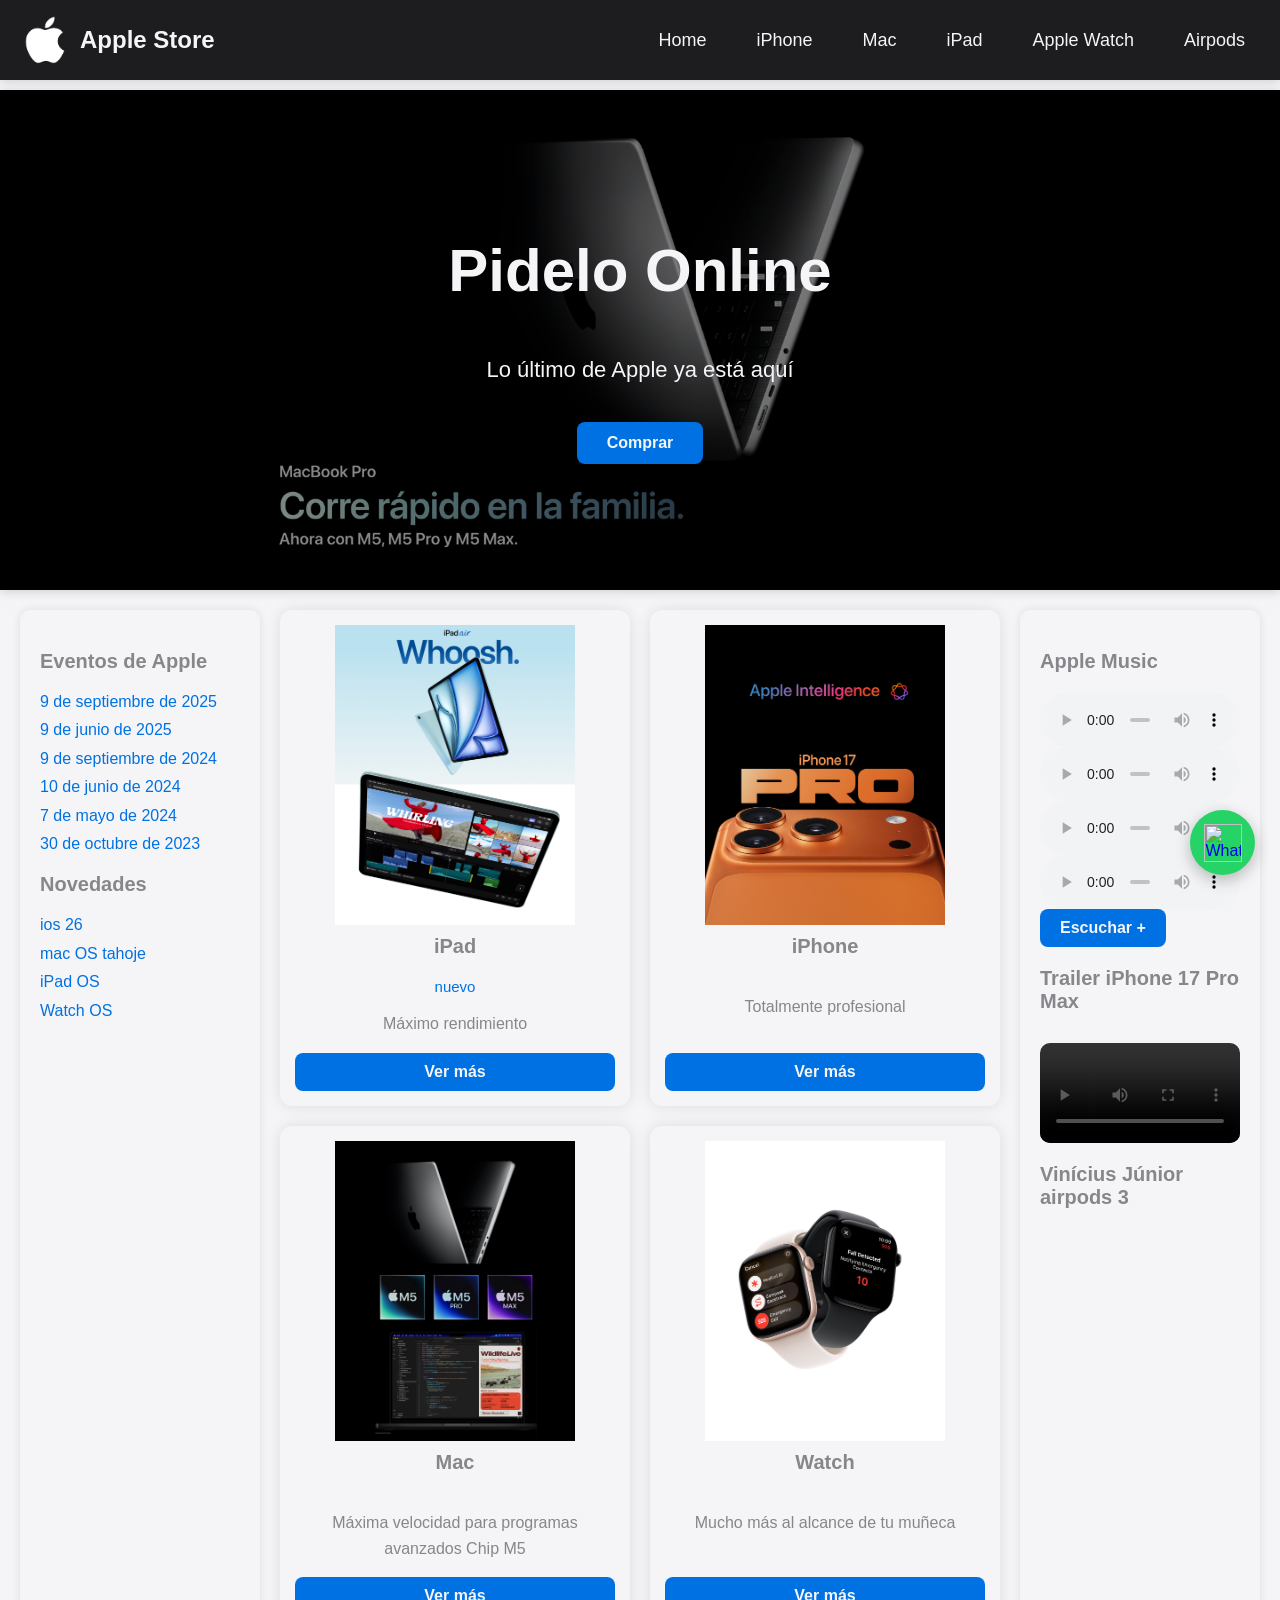
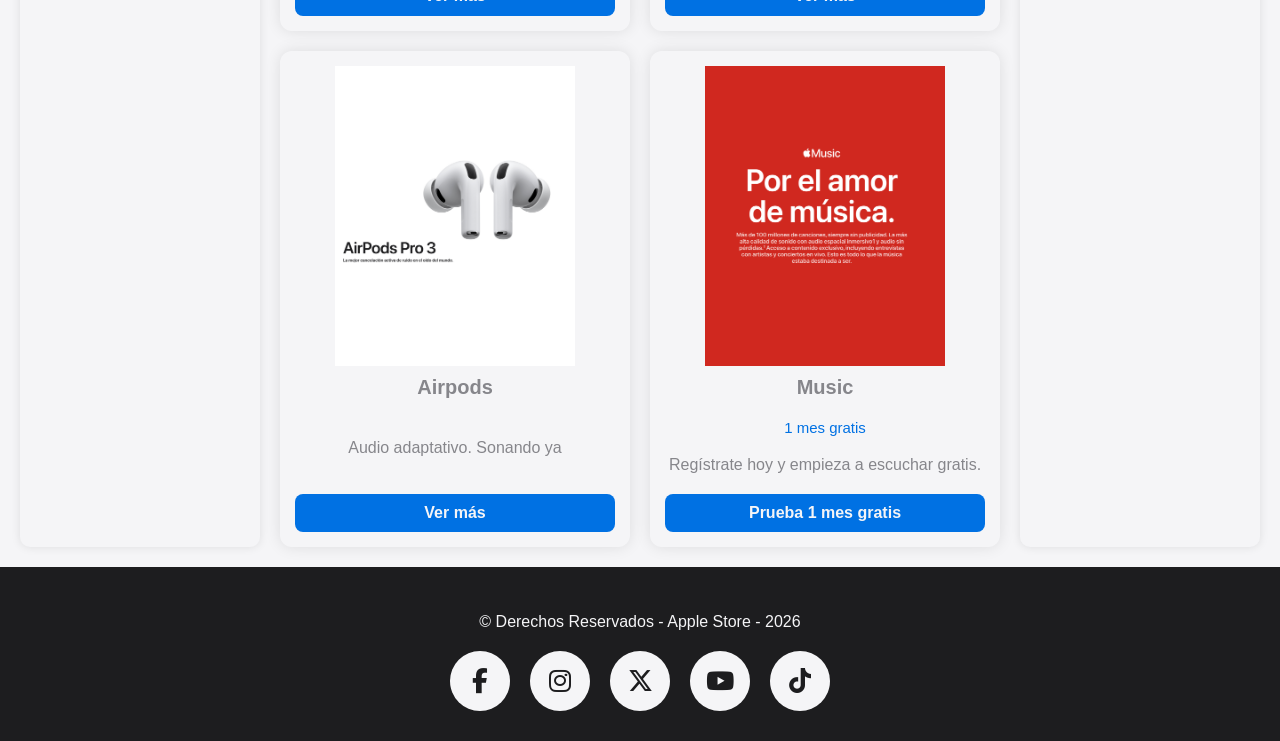
==== commit cccd2464: "se cambio whatsapp" ====
--- a/index.html
+++ b/index.html
@@ -265,7 +265,7 @@
     </footer>
 
 
-<a href="https://chat.whatsapp.com/DRIVacs7rEoGXlPUUJKtMW?s=sh&p=i&ilr=2&amv=2" class="whatsapp-float" target="_blank">
+<a href="https://chat.whatsapp.com/" class="whatsapp-float" target="_blank">
     <img src="https://upload.wikimedia.org/wikipedia/commons/6/6b/WhatsApp.svg" alt="WhatsApp">
 </a>
 
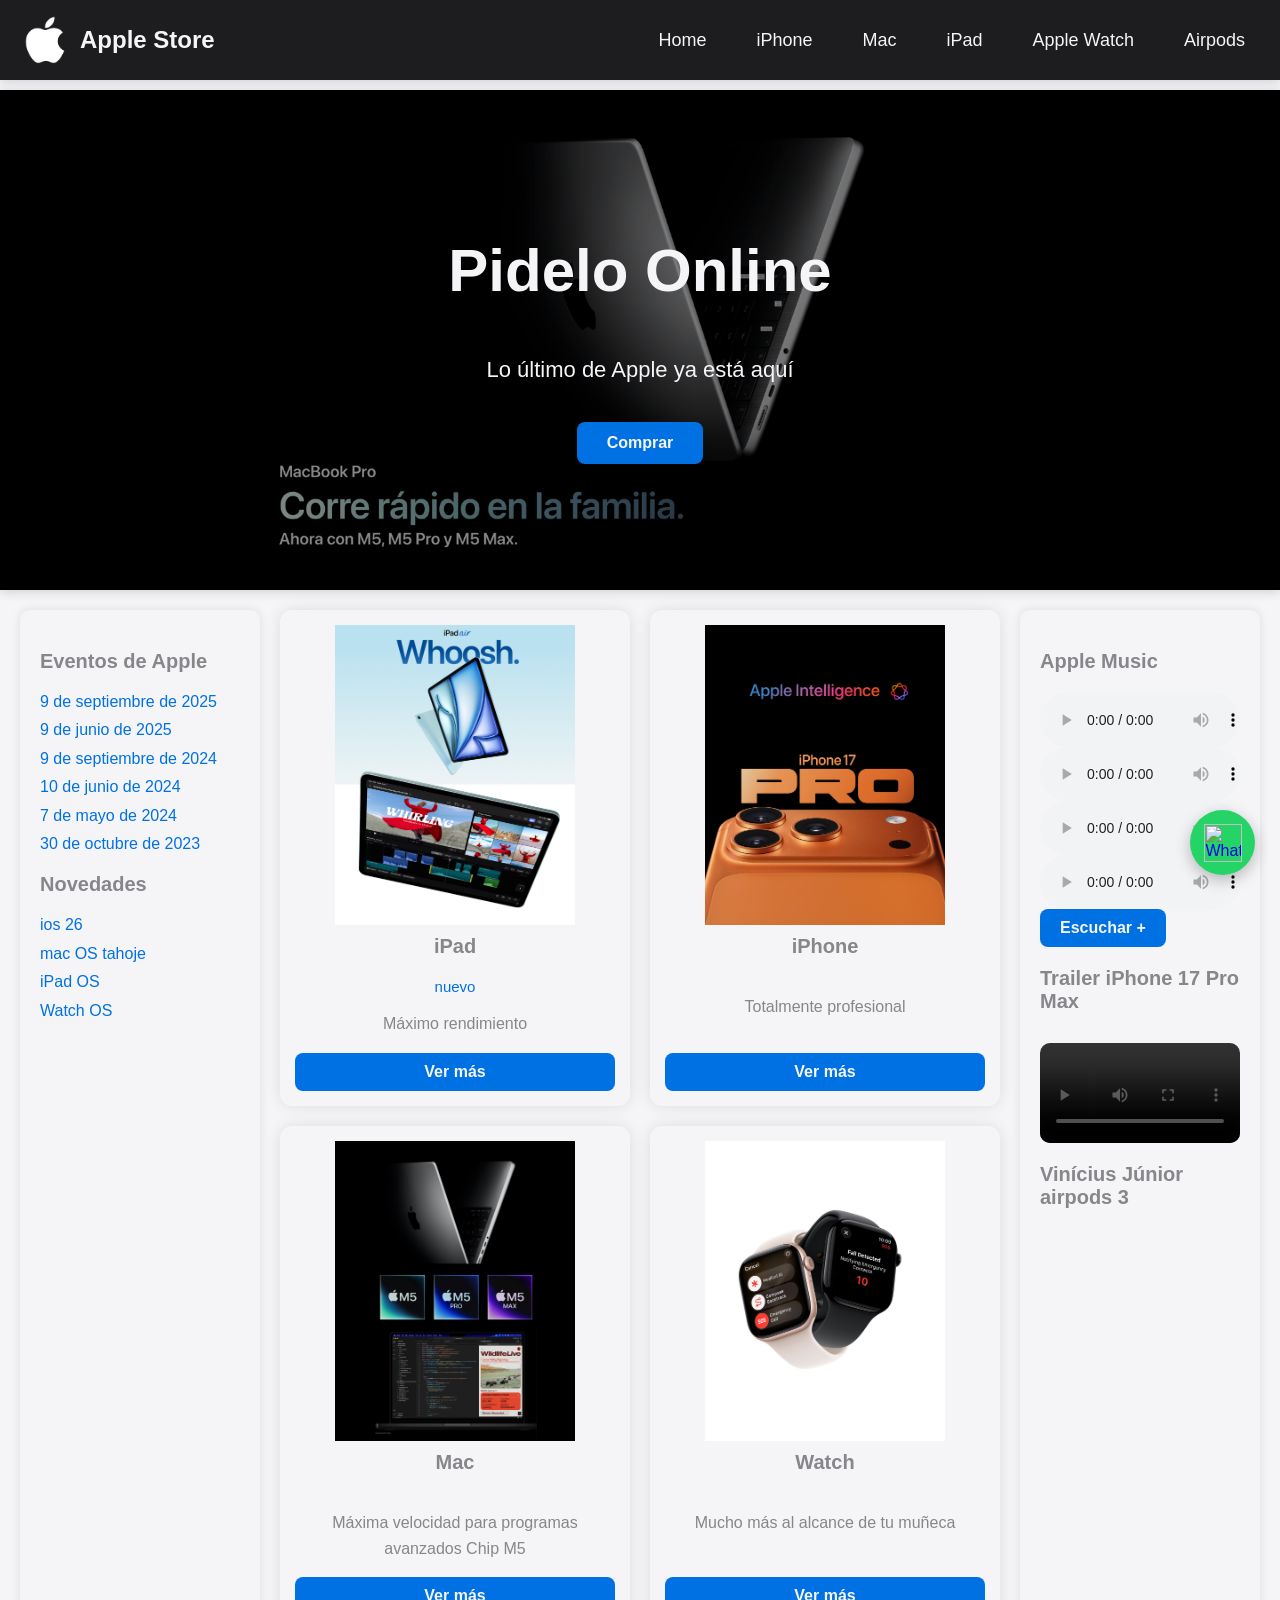
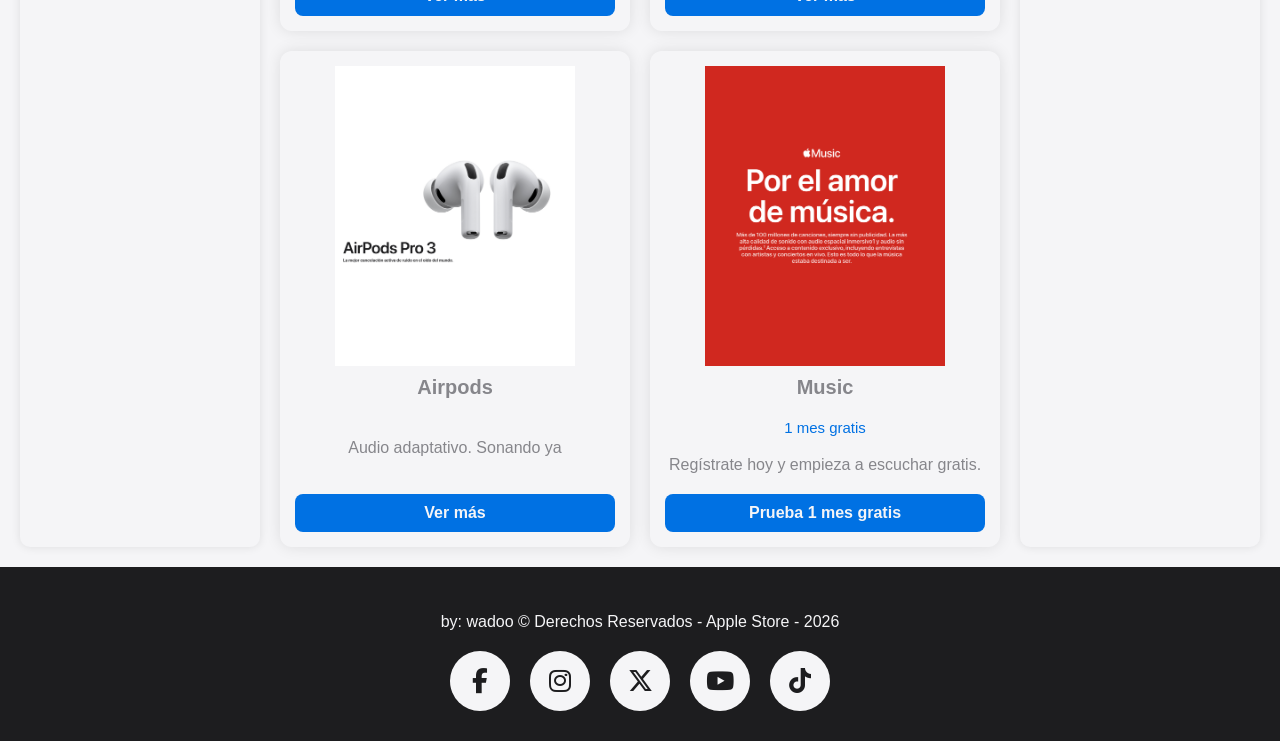
==== commit 2676619f: "se cambio el copy" ====
--- a/index.html
+++ b/index.html
@@ -250,7 +250,7 @@
     <!-- FOOTER -->
     <footer>
 
-        <p>&copy; Derechos Reservados - Apple Store  - 2026</p>
+         <p>by: wadoo &copy; Derechos Reservados - Apple Store  - 2026</p>
 
         <div class="redes-sociales">
 
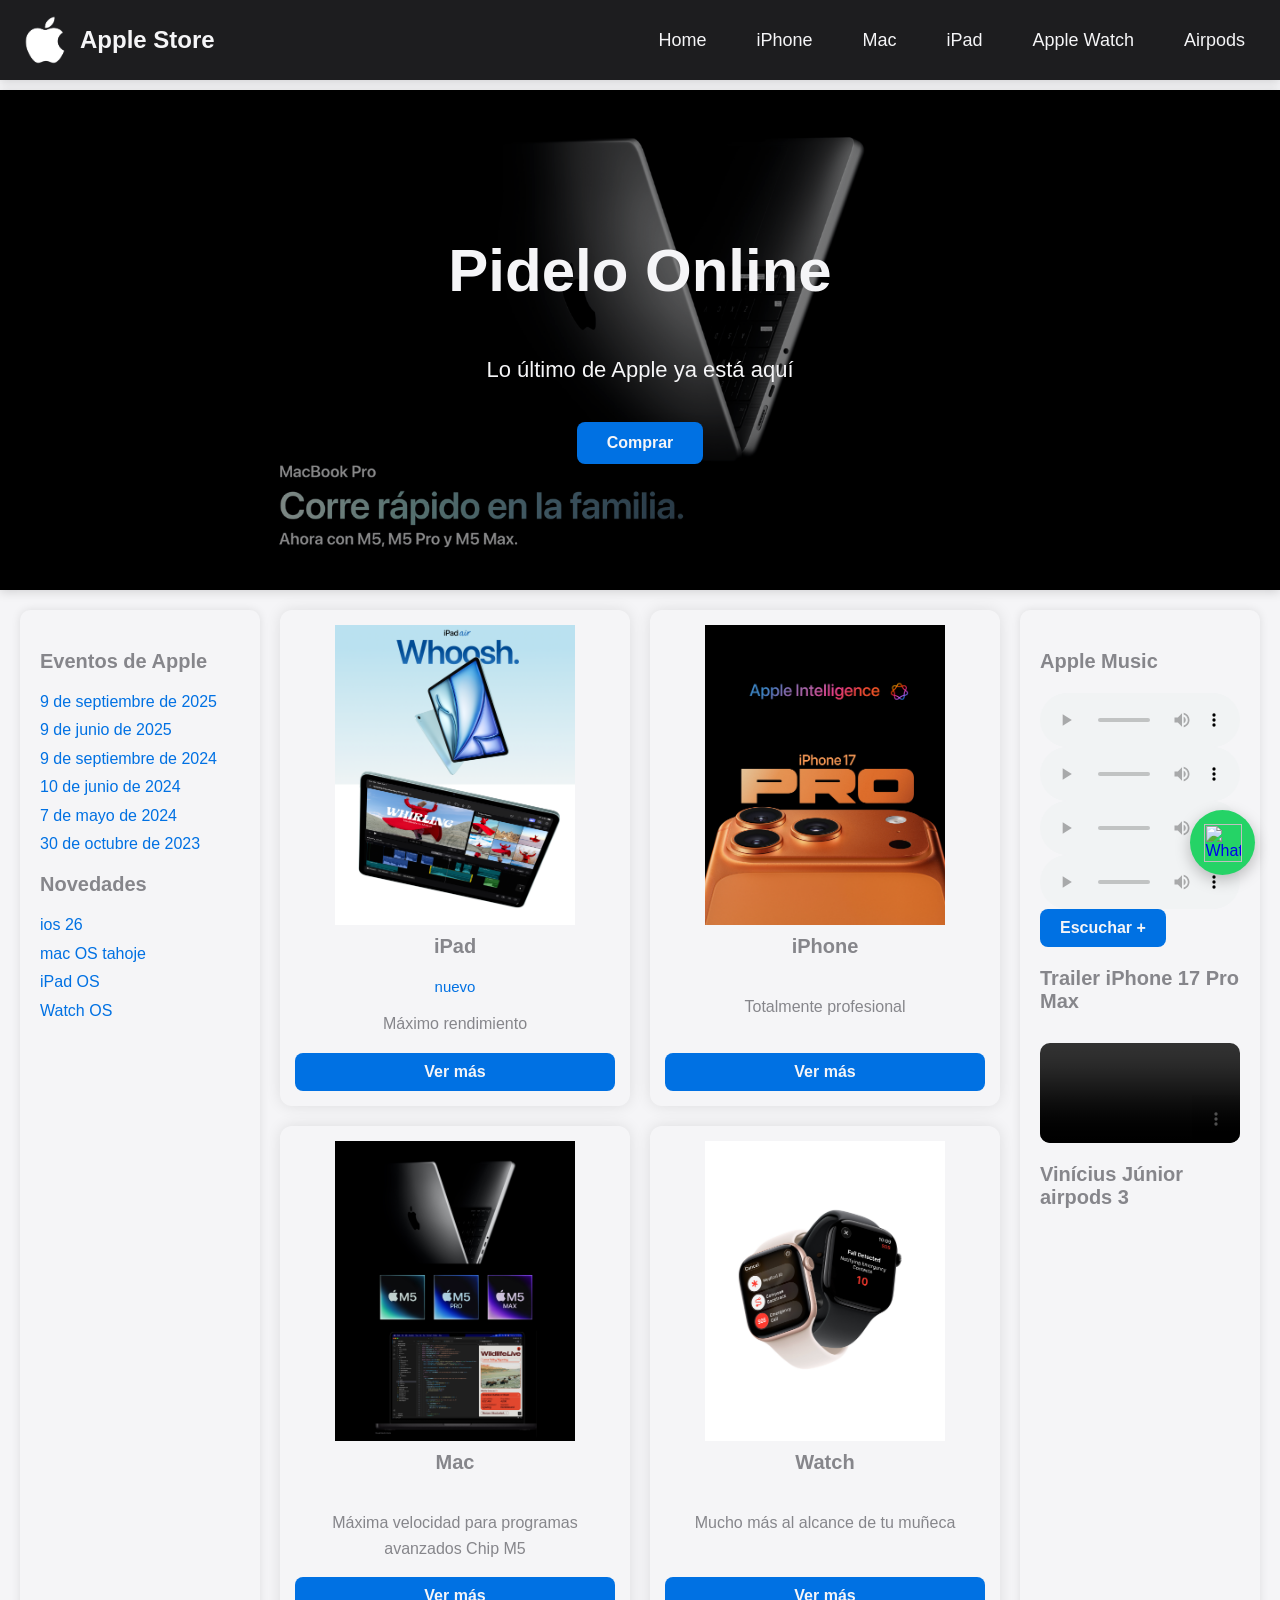
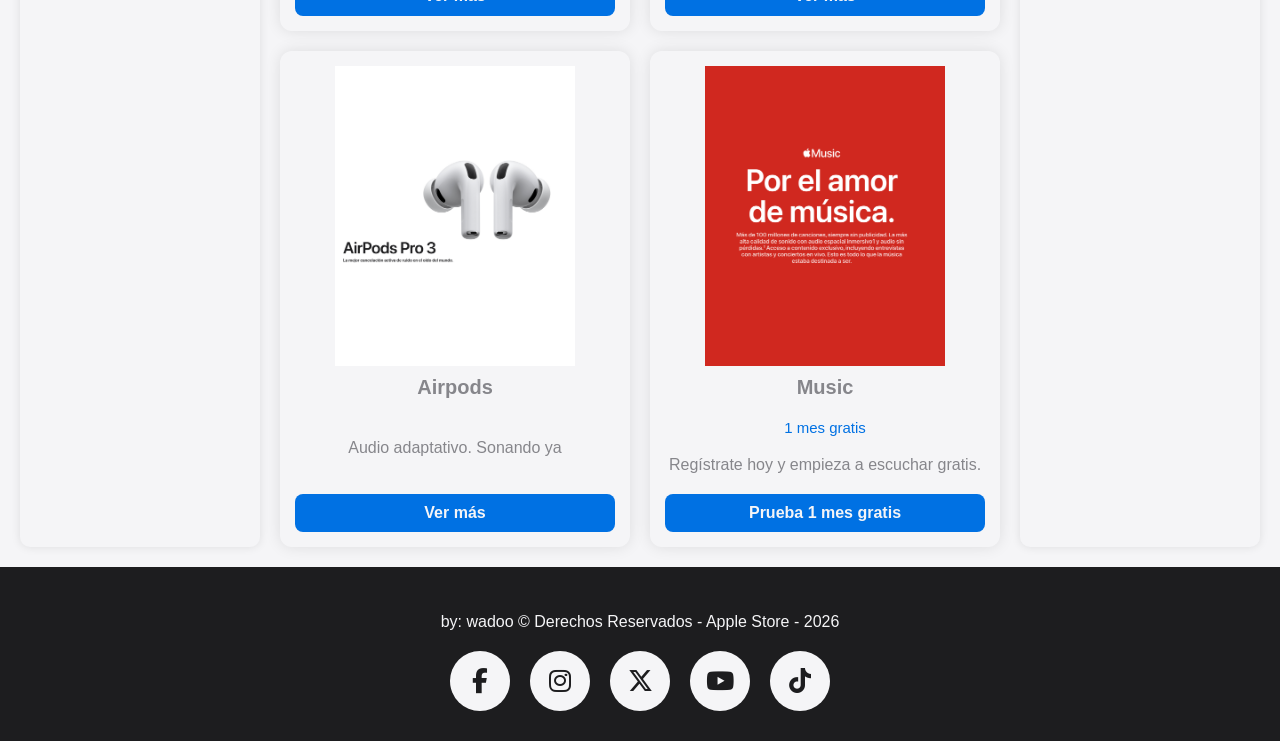
==== commit fd7a745b: "CMS productos dinamicos" ====
--- a/index.html
+++ b/index.html
@@ -29,6 +29,49 @@
 
 
 </head>
+
+
+<script>
+async function cargarProductos() {
+  try {
+    const res = await fetch('https://api.github.com/repos/Wadoohb/libreria/contents/_productos');
+    const archivos = await res.json();
+    const catalogo = document.getElementById('catalogo');
+    catalogo.innerHTML = '';
+
+    for (const archivo of archivos) {
+      const fileRes = await fetch(archivo.download_url);
+      const texto = await fileRes.text();
+
+      const titulo = texto.match(/title:\s*"?(.+?)"?\n/)?.[1] || '';
+      const descripcion = texto.match(/descripcion:\s*"?(.+?)"?\n/)?.[1] || '';
+      const precio = texto.match(/precio:\s*"?(.+?)"?\n/)?.[1] || '';
+      const oferta = texto.match(/oferta:\s*"?(.+?)"?\n/)?.[1] || '';
+      const imagen = texto.match(/imagen:\s*"?(.+?)"?\n/)?.[1] || '';
+      const link = texto.match(/link:\s*"?(.+?)"?\n/)?.[1] || '#';
+
+      catalogo.innerHTML += `
+        <article class="libro">
+          <img src="${imagen}" alt="${titulo}">
+          <h3>${titulo}</h3>
+          ${oferta ? `<dt>${oferta}</dt>` : ''}
+          <p>${descripcion}</p>
+          ${precio ? `<p><strong>S/ ${precio}</strong></p>` : ''}
+          <a href="${link}" class="btn-libro">Ver más</a>
+        </article>
+      `;
+    }
+  } catch(e) {
+    console.error('Error cargando productos:', e);
+  }
+}
+
+cargarProductos();
+</script>
+
+
+
+
 
 
 
@@ -124,7 +167,11 @@
         </aside>
 
         <!-- LIBROS -->
-        <section class="catalogo-libros">
+        
+
+<!-- PRODUCTOS -->
+<section class="catalogo-libros" id="catalogo">
+
 
             <article class="libro">
                 <img src="img/ipads.png" alt="Cálculo Diferencial">
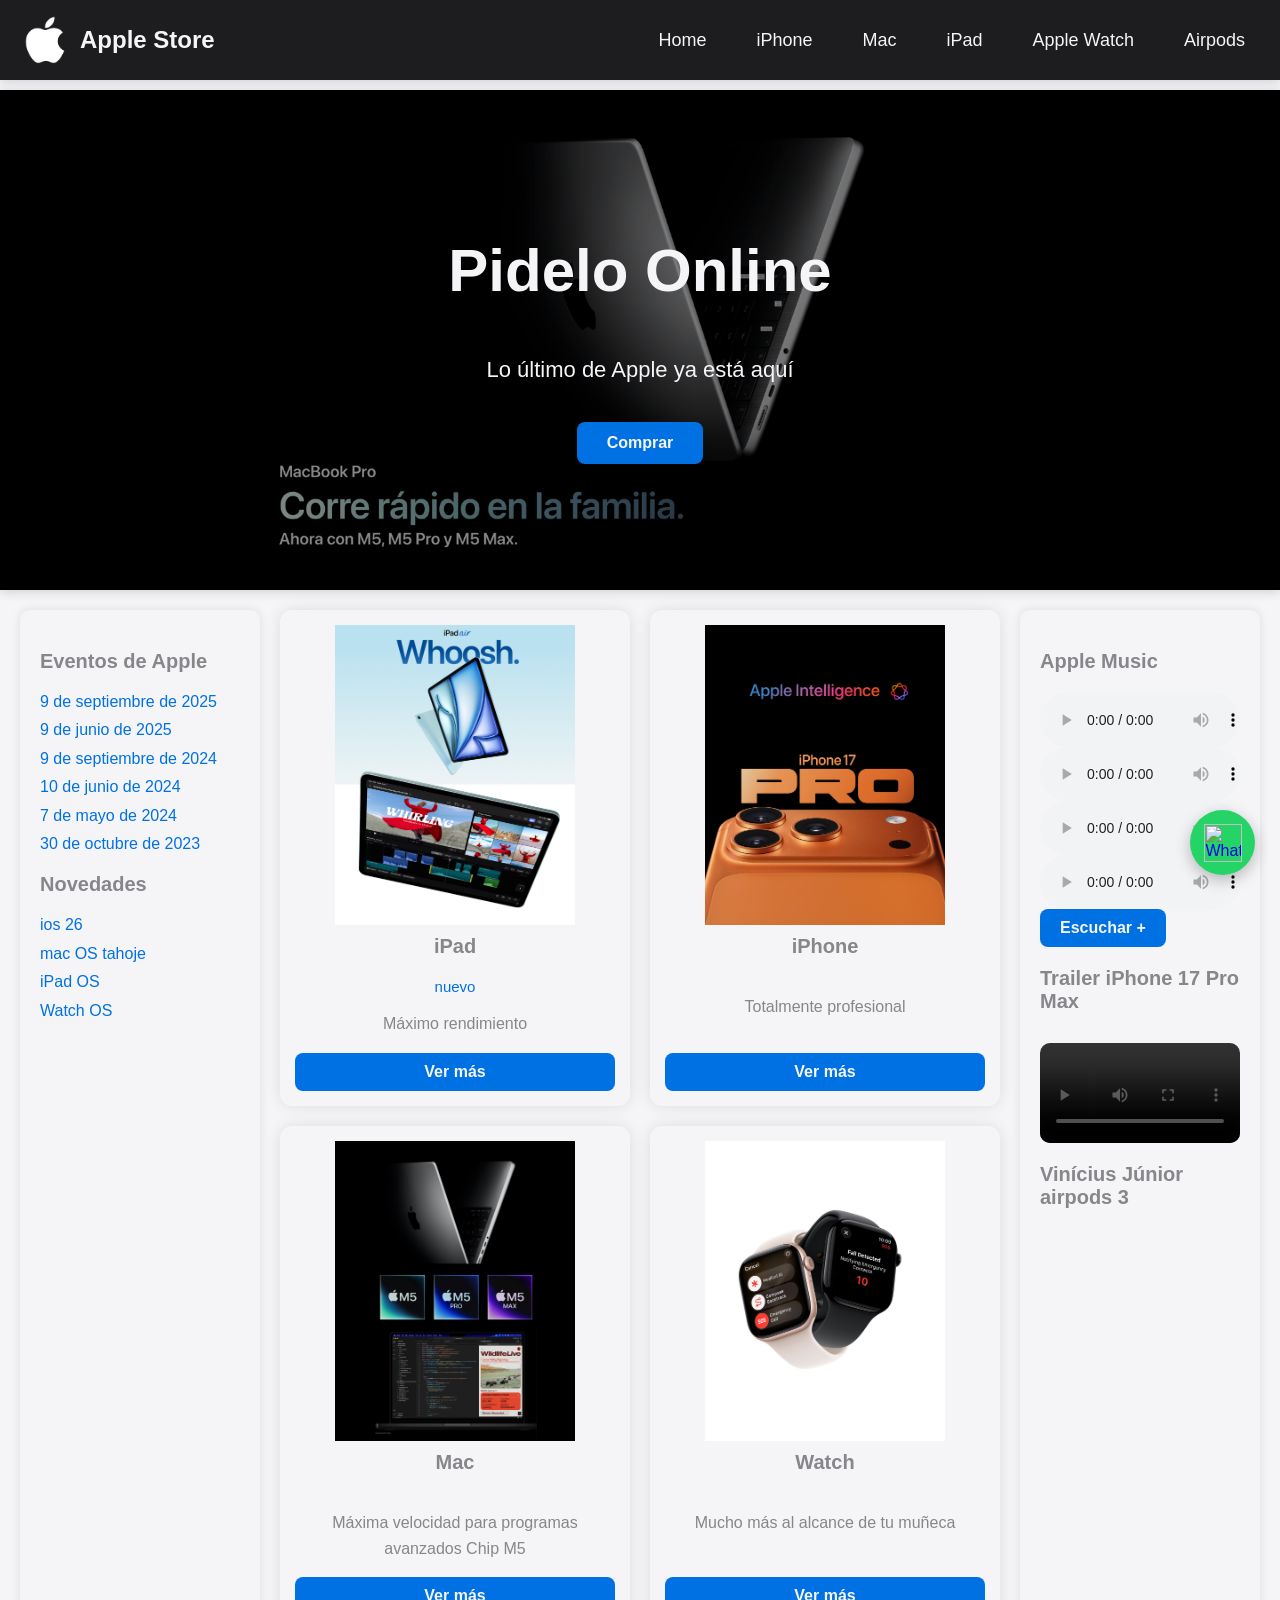
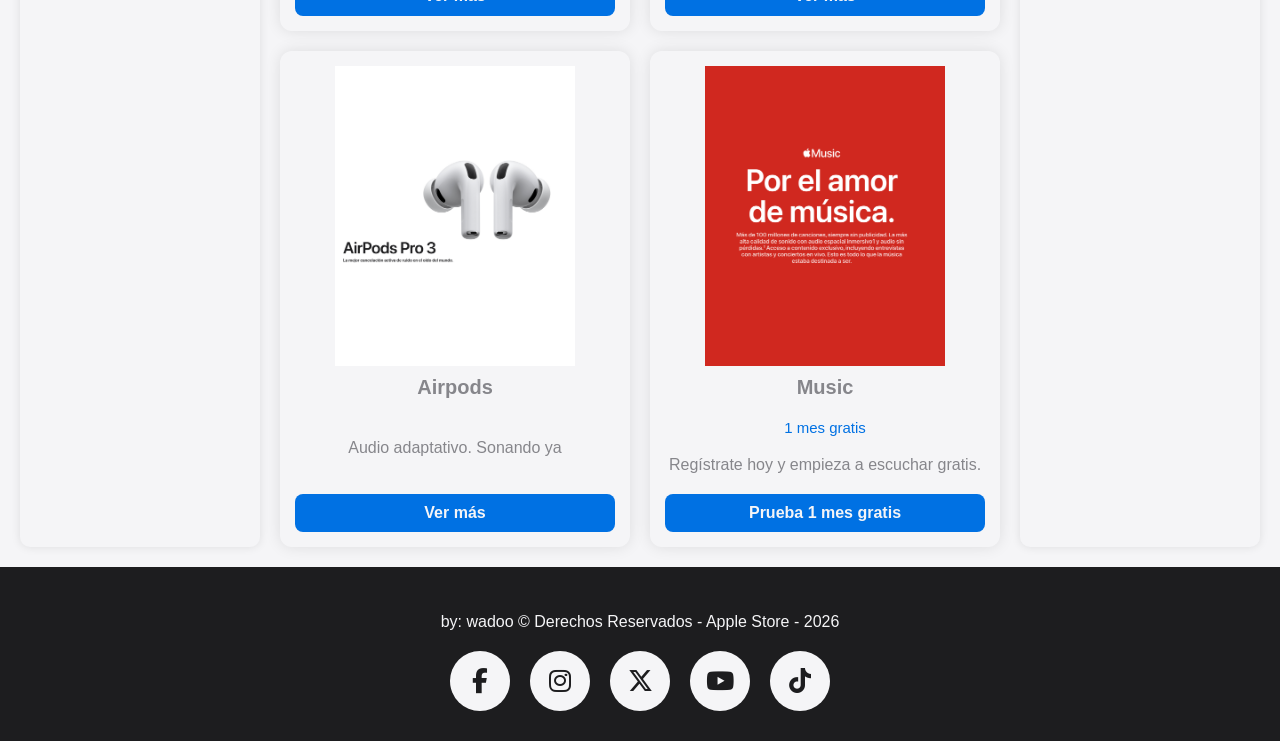
==== commit 4f331e3e: "Fix ruta _libros" ====
--- a/index.html
+++ b/index.html
@@ -34,7 +34,10 @@
 <script>
 async function cargarProductos() {
   try {
-    const res = await fetch('https://api.github.com/repos/Wadoohb/libreria/contents/_productos');
+
+const res = await fetch('https://api.github.com/repos/Wadoohb/libreria/contents/_libros');
+
+    
     const archivos = await res.json();
     const catalogo = document.getElementById('catalogo');
     catalogo.innerHTML = '';
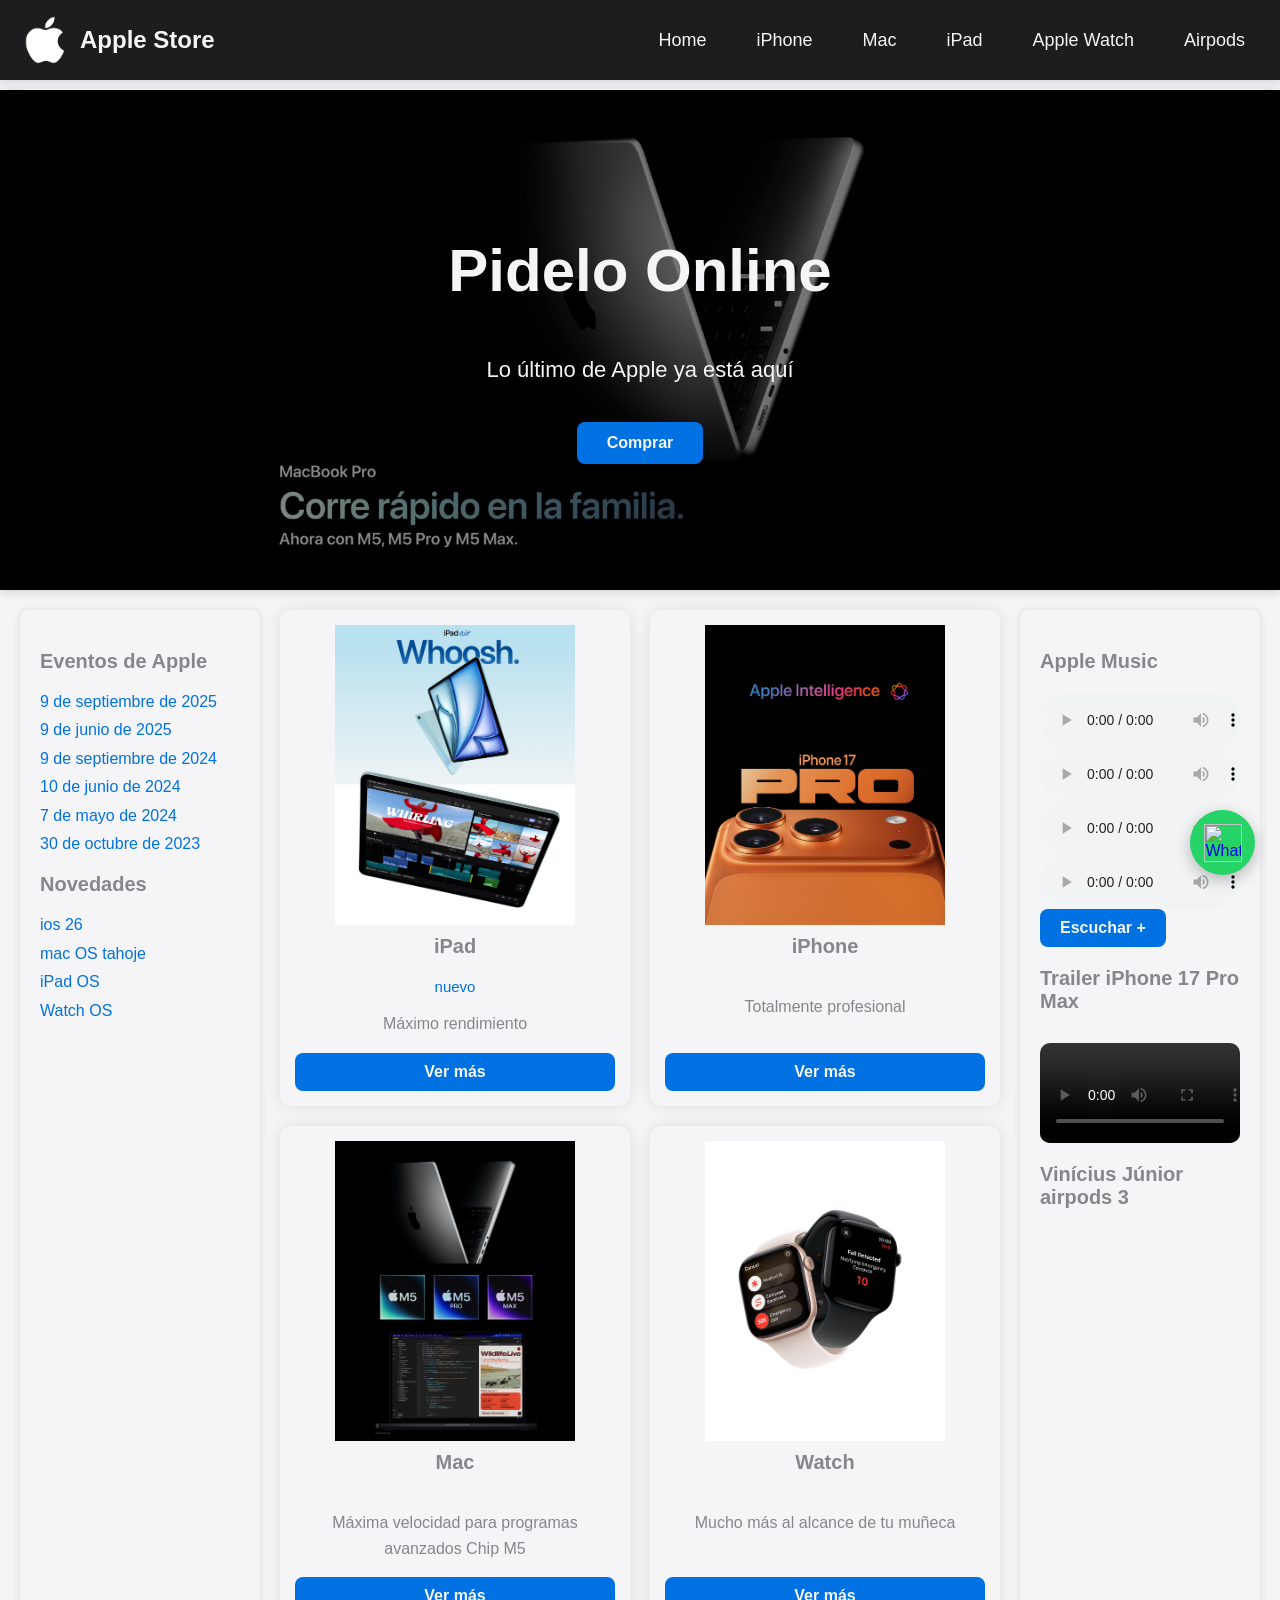
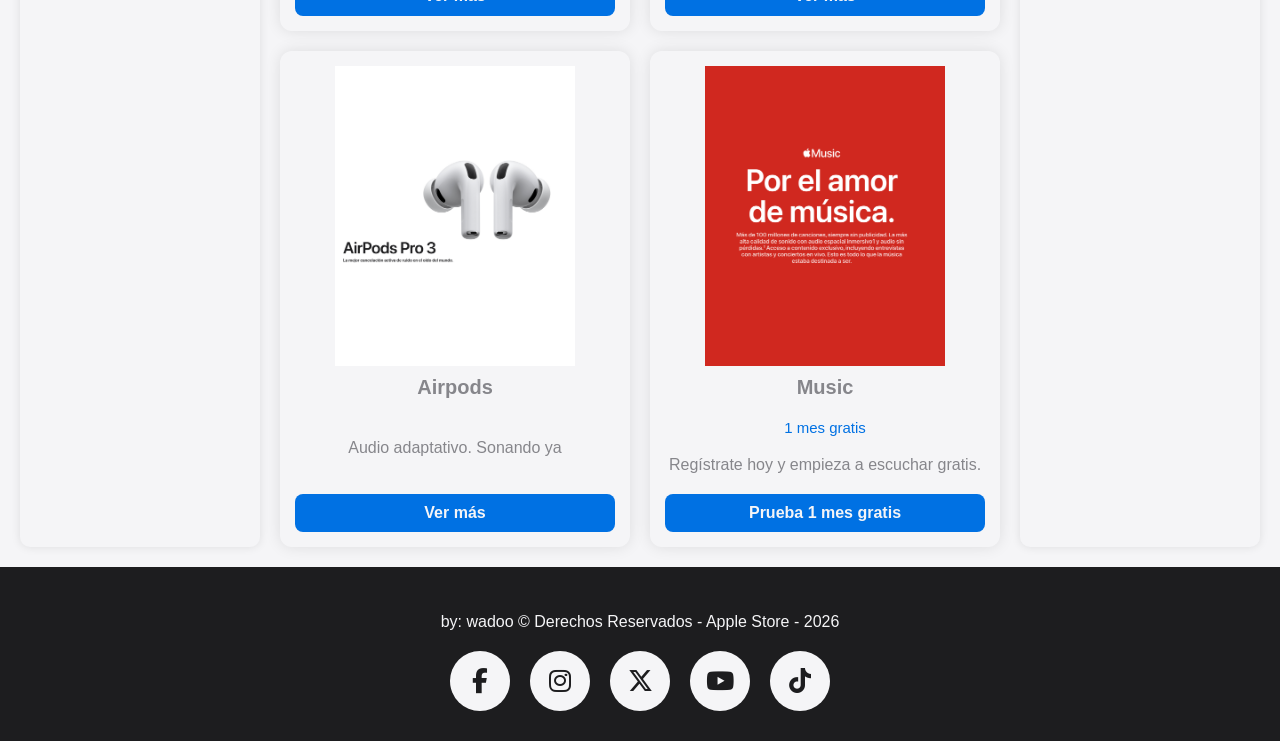
==== commit 8760eec6: "se agrego oferta" ====
--- a/index.html
+++ b/index.html
@@ -49,6 +49,8 @@
       const titulo = texto.match(/title:\s*"?(.+?)"?\n/)?.[1] || '';
       const descripcion = texto.match(/descripcion:\s*"?(.+?)"?\n/)?.[1] || '';
       const precio = texto.match(/precio:\s*"?(.+?)"?\n/)?.[1] || '';
+      const oferta = texto.match(/oferta:\s*"?(.+?)"?\n/)?.[1] || '';
+
       const oferta = texto.match(/oferta:\s*"?(.+?)"?\n/)?.[1] || '';
       const imagen = texto.match(/imagen:\s*"?(.+?)"?\n/)?.[1] || '';
       const link = texto.match(/link:\s*"?(.+?)"?\n/)?.[1] || '#';
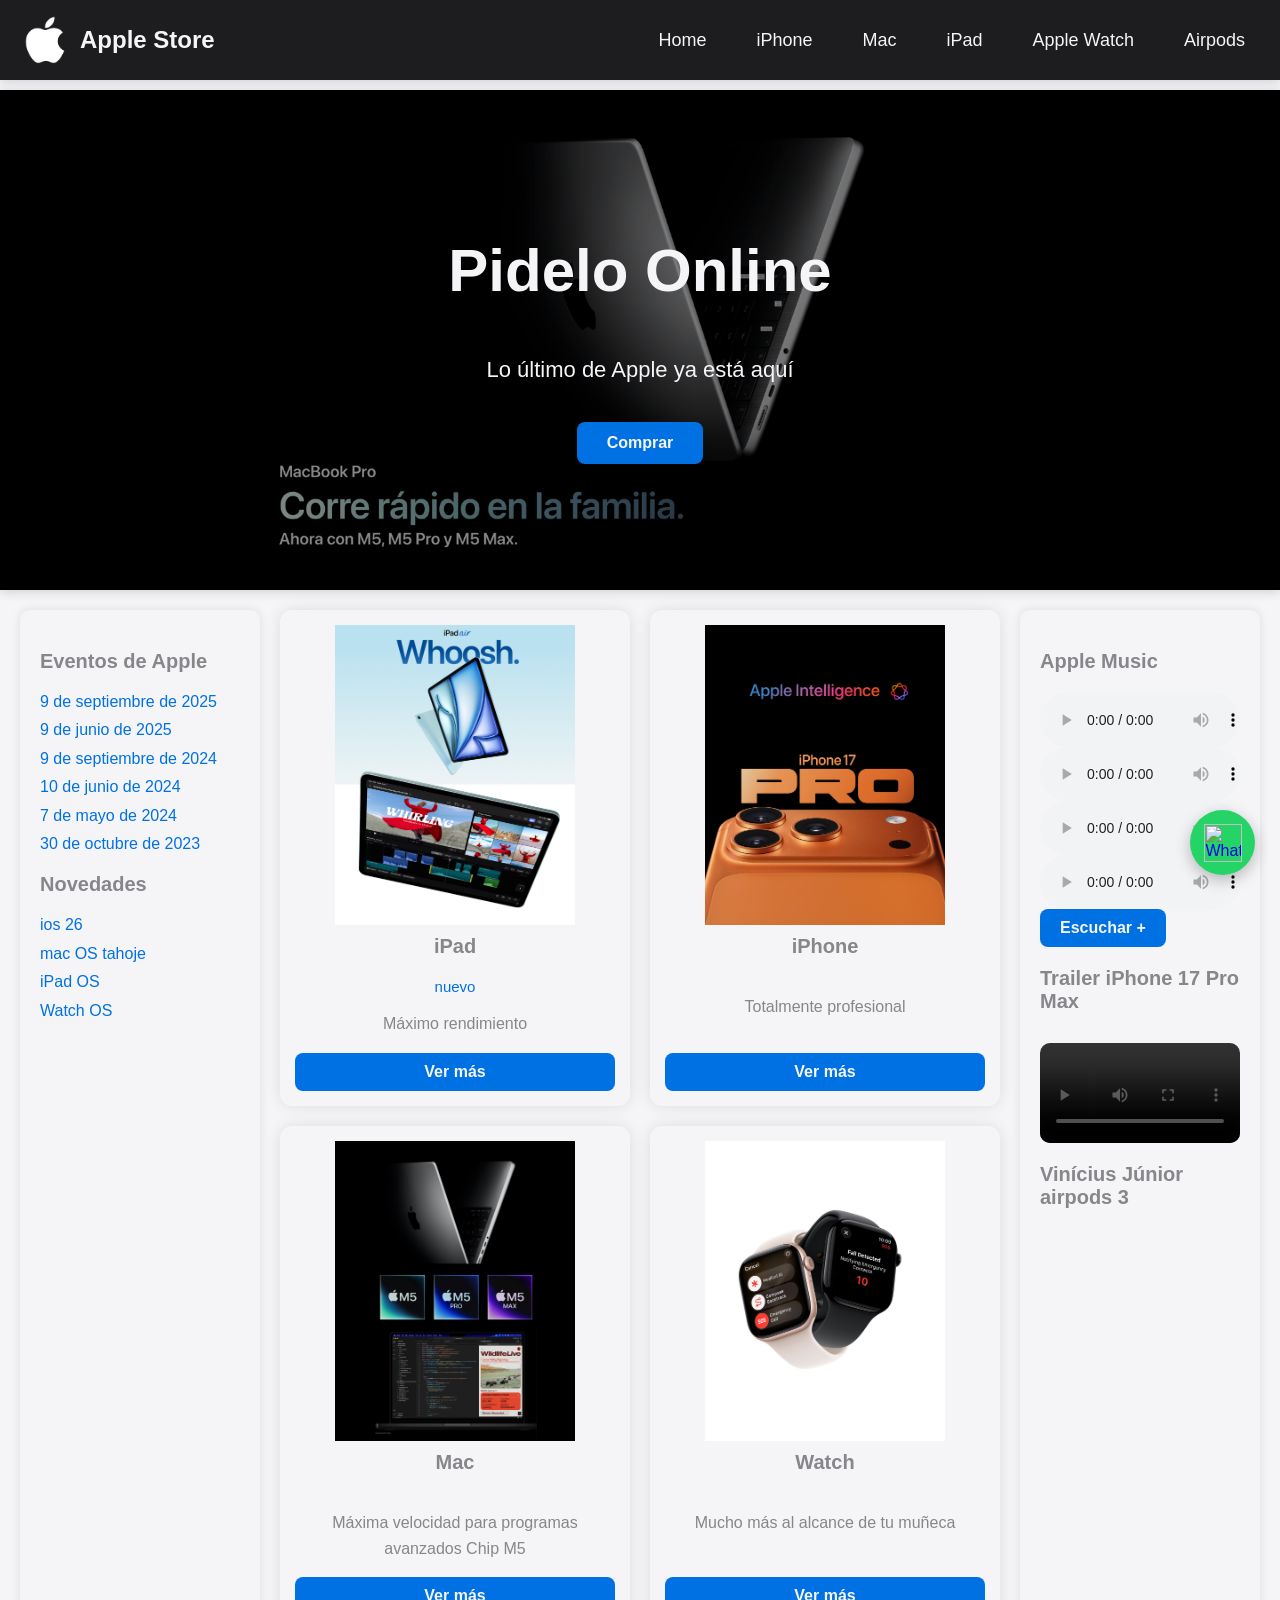
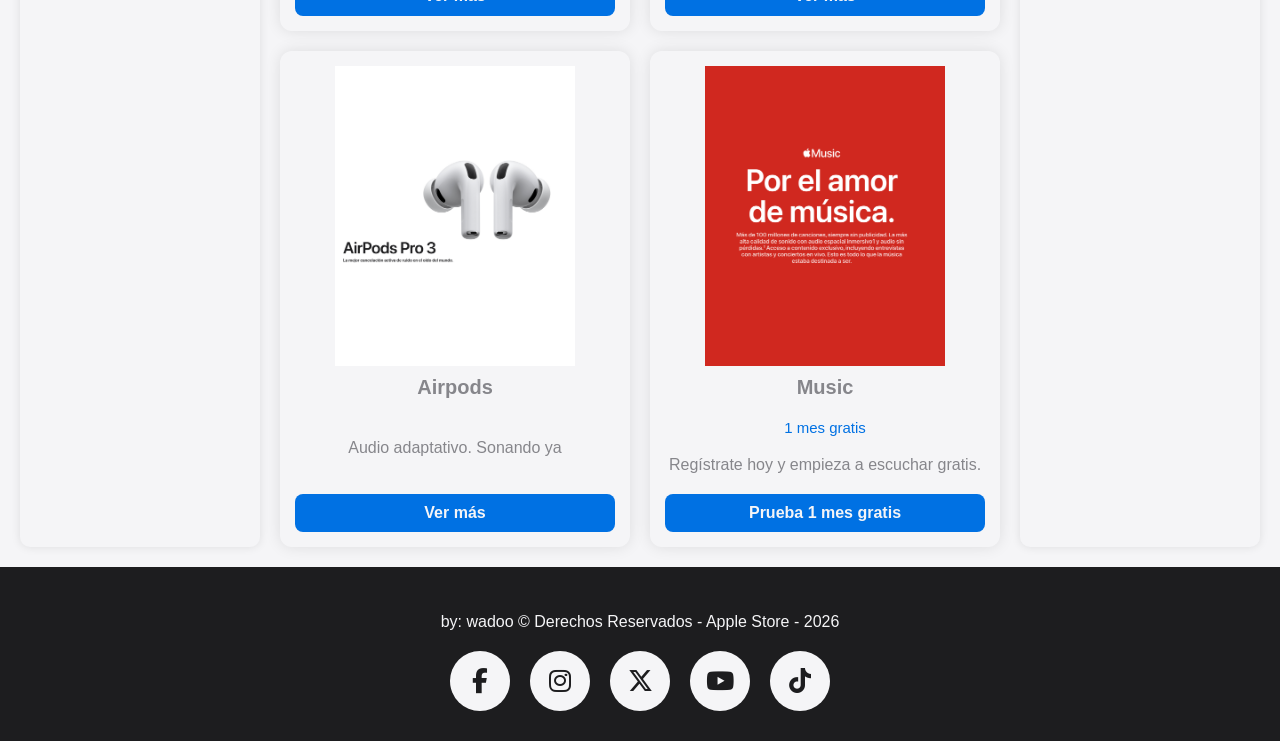
==== commit 43cb8429: "se regreso acterionr" ====
--- a/index.html
+++ b/index.html
@@ -29,54 +29,6 @@
 
 
 </head>
-
-
-<script>
-async function cargarProductos() {
-  try {
-
-const res = await fetch('https://api.github.com/repos/Wadoohb/libreria/contents/_libros');
-
-    
-    const archivos = await res.json();
-    const catalogo = document.getElementById('catalogo');
-    catalogo.innerHTML = '';
-
-    for (const archivo of archivos) {
-      const fileRes = await fetch(archivo.download_url);
-      const texto = await fileRes.text();
-
-      const titulo = texto.match(/title:\s*"?(.+?)"?\n/)?.[1] || '';
-      const descripcion = texto.match(/descripcion:\s*"?(.+?)"?\n/)?.[1] || '';
-      const precio = texto.match(/precio:\s*"?(.+?)"?\n/)?.[1] || '';
-      const oferta = texto.match(/oferta:\s*"?(.+?)"?\n/)?.[1] || '';
-
-      const oferta = texto.match(/oferta:\s*"?(.+?)"?\n/)?.[1] || '';
-      const imagen = texto.match(/imagen:\s*"?(.+?)"?\n/)?.[1] || '';
-      const link = texto.match(/link:\s*"?(.+?)"?\n/)?.[1] || '#';
-
-      catalogo.innerHTML += `
-        <article class="libro">
-          <img src="${imagen}" alt="${titulo}">
-          <h3>${titulo}</h3>
-          ${oferta ? `<dt>${oferta}</dt>` : ''}
-          <p>${descripcion}</p>
-          ${precio ? `<p><strong>S/ ${precio}</strong></p>` : ''}
-          <a href="${link}" class="btn-libro">Ver más</a>
-        </article>
-      `;
-    }
-  } catch(e) {
-    console.error('Error cargando productos:', e);
-  }
-}
-
-cargarProductos();
-</script>
-
-
-
-
 
 
 
@@ -172,11 +124,7 @@
         </aside>
 
         <!-- LIBROS -->
-        
-
-<!-- PRODUCTOS -->
-<section class="catalogo-libros" id="catalogo">
-
+        <section class="catalogo-libros">
 
             <article class="libro">
                 <img src="img/ipads.png" alt="Cálculo Diferencial">
